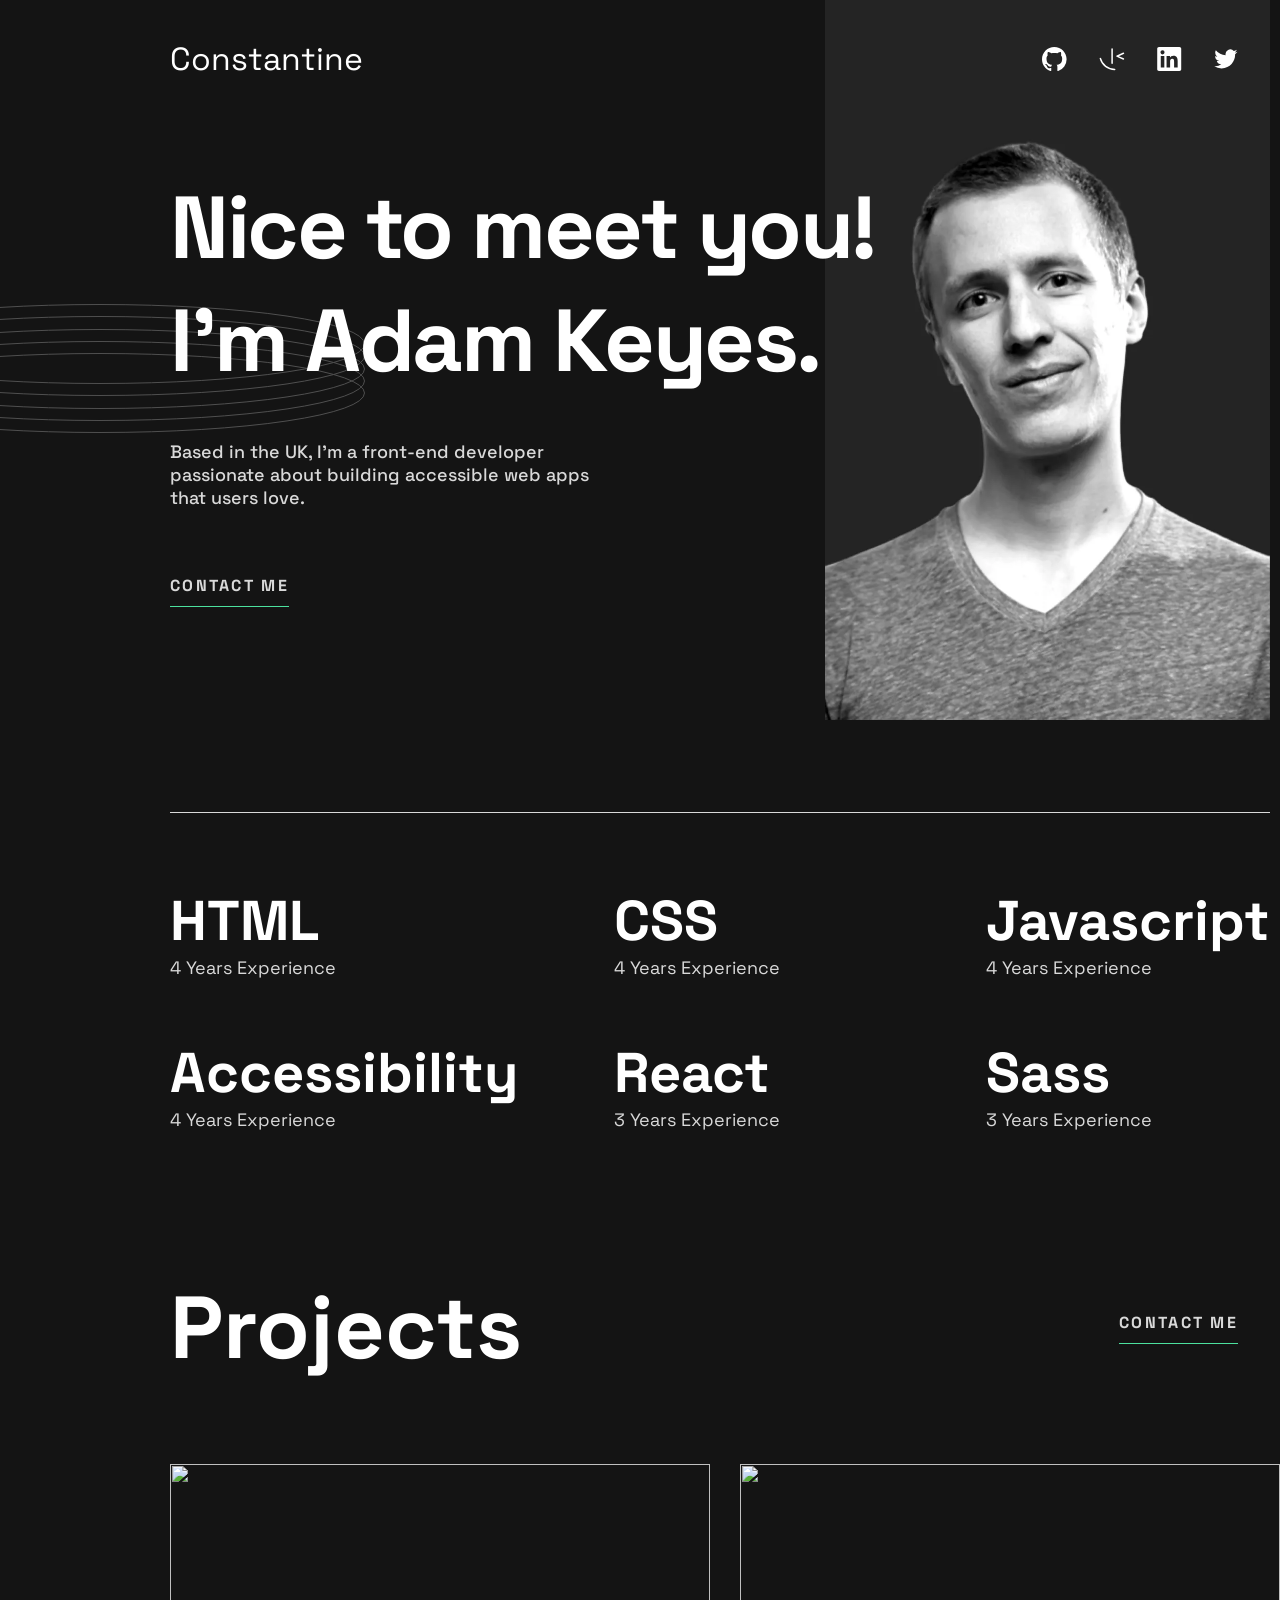
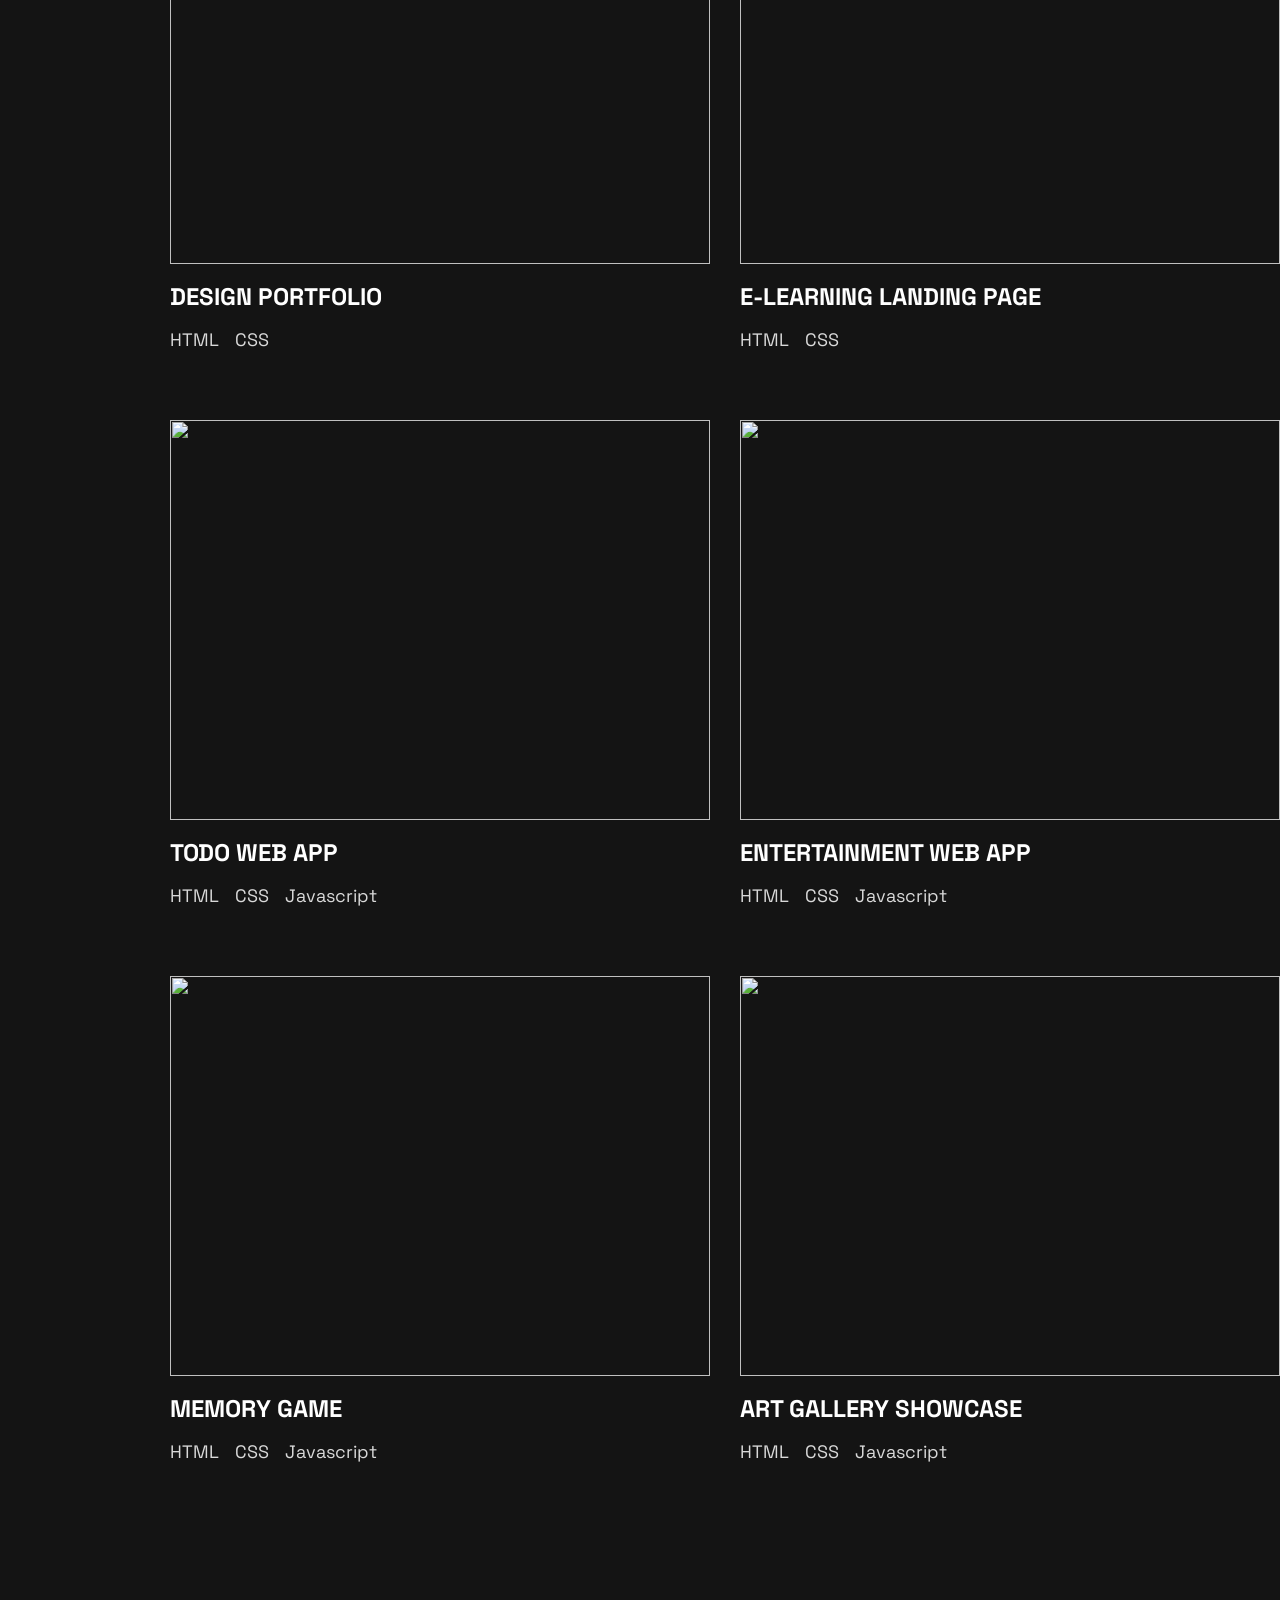
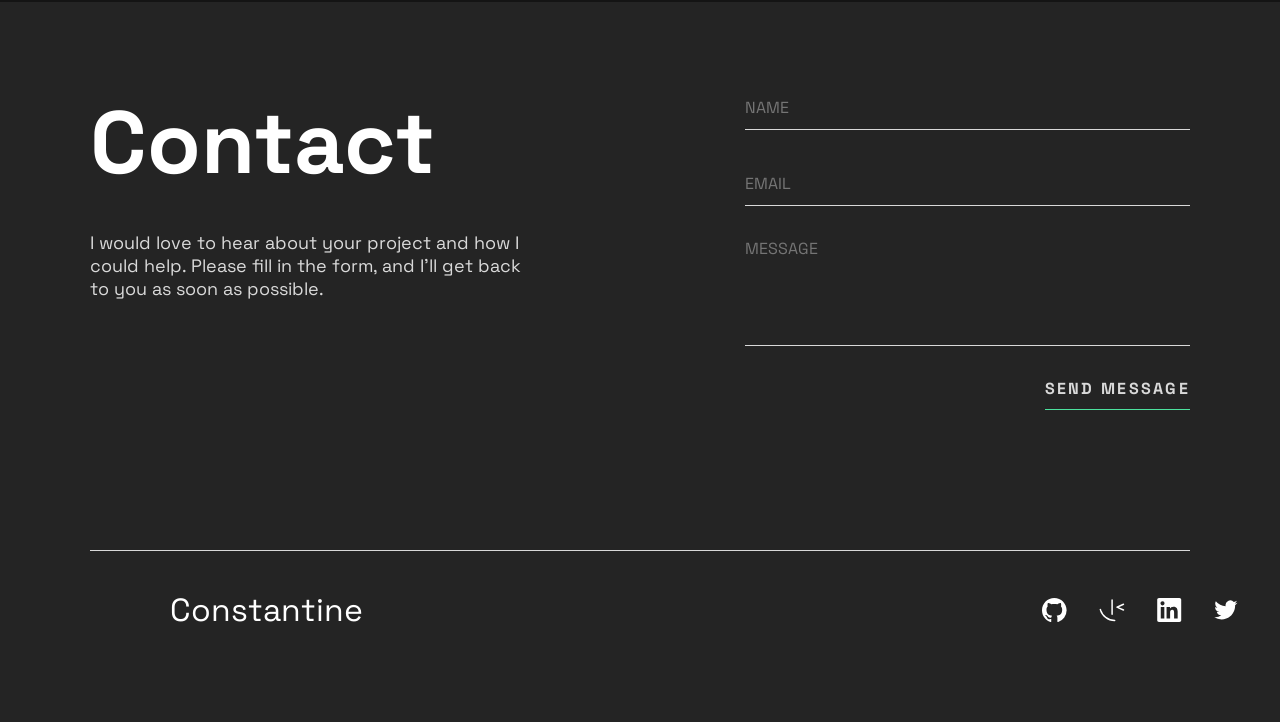
==== index.html @ 427c474b "Rename portfolio.html to index.html" ====
<!DOCTYPE html>
<html lang="en">
  <head>
    <meta charset="UTF-8" />
    <meta http-equiv="X-UA-Compatible" content="IE=edge" />
    <meta name="viewport" content="width=device-width, initial-scale=1.0" />
    <title>Document</title>
    <script src="portfolio.js" defer></script>
    <link rel="stylesheet" href="portfolio.css" />
  </head>
  <body>
    <header>
      <nav class="nav">
        <a href="#" class="nav__name text__color__1">Constantine</a>
        <a href="#">
          <svg xmlns="http://www.w3.org/2000/svg" width="25" height="24">
            <path
              fill="#FFF"
              fill-rule="evenodd"
              d="M12.304 0C5.506 0 0 5.506 0 12.304c0 5.444 3.522 10.042 8.413 11.672.615.108.845-.261.845-.584 0-.292-.015-1.261-.015-2.291-3.091.569-3.891-.754-4.137-1.446-.138-.354-.738-1.446-1.261-1.738-.43-.23-1.046-.8-.016-.815.97-.015 1.661.892 1.892 1.261 1.107 1.86 2.876 1.338 3.584 1.015.107-.8.43-1.338.784-1.646-2.738-.307-5.598-1.368-5.598-6.074 0-1.338.477-2.446 1.26-3.307-.122-.308-.553-1.569.124-3.26 0 0 1.03-.323 3.383 1.26.985-.276 2.03-.415 3.076-.415 1.046 0 2.092.139 3.076.416 2.353-1.6 3.384-1.261 3.384-1.261.676 1.691.246 2.952.123 3.26.784.861 1.26 1.953 1.26 3.307 0 4.721-2.875 5.767-5.613 6.074.446.385.83 1.123.83 2.277 0 1.645-.015 2.968-.015 3.383 0 .323.231.708.846.584a12.324 12.324 0 0 0 8.382-11.672C24.607 5.506 19.101 0 12.304 0Z"
            />
          </svg>
        </a>
        <a href="#" fill
          ><svg xmlns="http://www.w3.org/2000/svg" width="26" height="23">
            <path
              fill="#FFF"
              d="M13.084.23a.751.751 0 0 0-.736.75v14.267a.75.75 0 1 0 1.5 0V.98a.75.75 0 0 0-.763-.75ZM24.44 4.504a.752.752 0 0 0-.284.064l-6.44 2.875a.752.752 0 0 0 0 1.37l6.44 2.884a.75.75 0 0 0 .612-1.369L19.861 8.13l4.907-2.191a.753.753 0 0 0 .38-.99.752.752 0 0 0-.708-.444ZM1.371 9.663a.752.752 0 0 0-.74.938C2.41 17.447 8.603 22.23 15.685 22.23a.75.75 0 1 0 0-1.501A14.053 14.053 0 0 1 2.083 10.225a.75.75 0 0 0-.712-.561v-.001Z"
            /></svg
        ></a>
        <a href="#"
          ><svg xmlns="http://www.w3.org/2000/svg" width="25" height="24">
            <path
              fill="#FFF"
              fill-rule="evenodd"
              d="M5.551 3.304c-1.14 0-2.067.926-2.067 2.064 0 1.14.928 2.066 2.067 2.066a2.066 2.066 0 0 0 0-4.13ZM3.767 8.998v11.453h3.562L7.33 8.998H3.767Zm5.798 0V20.45l3.554.002.002-5.668c0-1.454.253-2.941 2.132-2.941 1.851 0 1.851 1.755 1.851 3.036v5.571l3.559-.001v-6.28c0-2.834-.517-5.457-4.27-5.457-1.763 0-2.916.997-3.368 1.85h-.05V8.997h-3.41ZM22.435 24H1.982c-.976 0-1.77-.777-1.77-1.732V1.731C.212.776 1.006 0 1.982 0h20.453c.98 0 1.777.776 1.777 1.73v20.538c0 .955-.797 1.732-1.777 1.732Z"
            /></svg
        ></a>
        <a href="#"
          ><svg xmlns="http://www.w3.org/2000/svg" width="24" height="20">
            <path
              fill="#FFF"
              d="M23.492 2.705a9.563 9.563 0 0 1-2.742.751 4.788 4.788 0 0 0 2.1-2.643 9.536 9.536 0 0 1-3.033 1.159 4.778 4.778 0 0 0-8.14 4.357 13.564 13.564 0 0 1-9.844-4.99 4.774 4.774 0 0 0-.646 2.4 4.778 4.778 0 0 0 2.124 3.977 4.765 4.765 0 0 1-2.163-.598v.061a4.778 4.778 0 0 0 3.832 4.684 4.812 4.812 0 0 1-2.158.082 4.78 4.78 0 0 0 4.462 3.316 9.584 9.584 0 0 1-5.932 2.045c-.38 0-.762-.022-1.14-.067a13.508 13.508 0 0 0 7.32 2.146c8.787 0 13.59-7.277 13.59-13.589 0-.205-.004-.412-.013-.617a9.71 9.71 0 0 0 2.381-2.471l.002-.003Z"
            /></svg
        ></a>
        <img src="images/image-profile-desktop.webp" alt="" class="photo" />
      </nav>
    </header>
    <main>
      <svg
        xmlns="http://www.w3.org/2000/svg"
        width="530"
        height="129"
        class="rings"
      >
        <g fill="none" fill-rule="evenodd" stroke="#FFF" opacity=".25">
          <ellipse cx="265" cy="40" rx="264.5" ry="39.5" />
          <ellipse cx="265" cy="52" rx="264.5" ry="39.5" />
          <ellipse cx="265" cy="65" rx="264.5" ry="39.5" />
          <ellipse cx="265" cy="77" rx="264.5" ry="39.5" />
          <ellipse cx="265" cy="89" rx="264.5" ry="39.5" />
        </g>
      </svg>

      <h1 class="text__color__1">Nice to meet you! I'm Adam Keyes.</h1>
      <p class="about__text text__color__2">
        Based in the UK, I’m a front-end developer passionate about building
        accessible web apps that users love.
      </p>
      <a href="#contact" class="contact__me text__color__2">CONTACT ME</a>
      <section class="skills">
        <div class="skills__name">
          <h3 class="text__color__1">HTML</h3>
          <p class="text__color__2">4 Years Experience</p>
        </div>
        <div class="skills__name">
          <h3 class="text__color__1">CSS</h3>
          <p class="text__color__2">4 Years Experience</p>
        </div>
        <div class="skills__name">
          <h3 class="text__color__1">Javascript</h3>
          <p class="text__color__2">4 Years Experience</p>
        </div>
        <div class="skills__name">
          <h3 class="text__color__1">Accessibility</h3>
          <p class="text__color__2">4 Years Experience</p>
        </div>
        <div class="skills__name">
          <h3 class="text__color__1">React</h3>
          <p class="text__color__2">3 Years Experience</p>
        </div>
        <div class="skills__name">
          <h3 class="text__color__1">Sass</h3>
          <p class="text__color__2">3 Years Experience</p>
        </div>
      </section>
      <div class="projects__heading">
        <h2 class="text__color__1">Projects</h2>
        <a href="#contact" class="contact__me text__color__2">CONTACT ME</a>
      </div>
      <section class="projects">
        <div class="projects__item projects__item_1">
          <div class="projects__item__img">
            <img src="images/thumbnail-project-1-large.webp" alt="" />
            <div class="projects__links__desktop">
              <a href="#" class="projects__links__style">VIEW PROJECT</a>
              <a href="#" class="projects__links__style">VIEW CODE</a>
            </div>
          </div>
          <h4 class="text__color__1">DESIGN PORTFOLIO</h4>
          <div class="projects__item--tech">
            <p class="text__color__2">HTML</p>
            <p class="text__color__2">CSS</p>
          </div>
          <div class="projects__links__mobile">
            <a href="" class="projects__links__style">VIEW PROJECT</a>
            <a href="" class="projects__links__style">VIEW CODE</a>
          </div>
        </div>
        <div class="projects__item">
          <div class="projects__item__img">
            <img src="images/thumbnail-project-2-large.webp" alt="" />
            <div class="projects__links__desktop">
              <a href="#" class="projects__links__style">VIEW PROJECT</a>
              <a href="#" class="projects__links__style">VIEW CODE</a>
            </div>
          </div>
          <h4 class="text__color__1">E-LEARNING LANDING PAGE</h4>
          <div class="projects__item--tech">
            <p class="text__color__2">HTML</p>
            <p class="text__color__2">CSS</p>
          </div>
        </div>
        <div class="projects__item">
          <div class="projects__item__img">
            <img src="images/thumbnail-project-3-large.webp" alt="" />
            <div class="projects__links__desktop">
              <a href="#" class="projects__links__style">VIEW PROJECT</a>
              <a href="#" class="projects__links__style">VIEW CODE</a>
            </div>
          </div>
          <h4 class="text__color__1">TODO WEB APP</h4>
          <div class="projects__item--tech">
            <p class="text__color__2">HTML</p>
            <p class="text__color__2">CSS</p>
            <p class="text__color__2">Javascript</p>
          </div>
        </div>
        <div class="projects__item">
          <div class="projects__item__img">
            <img src="images/thumbnail-project-4-large.webp" alt="" />
            <div class="projects__links__desktop">
              <a href="#" class="projects__links__style">VIEW PROJECT</a>
              <a href="#" class="projects__links__style">VIEW CODE</a>
            </div>
          </div>
          <h4 class="text__color__1">ENTERTAINMENT WEB APP</h4>
          <div class="projects__item--tech">
            <p class="text__color__2">HTML</p>
            <p class="text__color__2">CSS</p>
            <p class="text__color__2">Javascript</p>
          </div>
        </div>
        <div class="projects__item">
          <div class="projects__item__img">
            <img src="images/thumbnail-project-5-large.webp" alt="" />
            <div class="projects__links__desktop">
              <a href="#" class="projects__links__style">VIEW PROJECT</a>
              <a href="#" class="projects__links__style">VIEW CODE</a>
            </div>
          </div>
          <h4 class="text__color__1">MEMORY GAME</h4>
          <div class="projects__item--tech">
            <p class="text__color__2">HTML</p>
            <p class="text__color__2">CSS</p>
            <p class="text__color__2">Javascript</p>
          </div>
        </div>
        <div class="projects__item">
          <div class="projects__item__img">
            <img src="images/thumbnail-project-6-large.webp" alt="" />
            <div class="projects__links__desktop">
              <a href="#" class="projects__links__style">VIEW PROJECT</a>
              <a href="#" class="projects__links__style">VIEW CODE</a>
            </div>
          </div>
          <h4 class="text__color__1">ART GALLERY SHOWCASE</h4>
          <div class="projects__item--tech">
            <p class="text__color__2">HTML</p>
            <p class="text__color__2">CSS</p>
            <p class="text__color__2">Javascript</p>
          </div>
        </div>
      </section>
    </main>
    <footer>
      <form
        action="https://formsubmit.co/623fb1b7946021748e2464e725d5ae88"
        method="POST"
      >
        <div class="footer_text">
          <h2 class="text__color__1">Contact</h2>
          <p class="text__color__2">
            I would love to hear about your project and how I could help. Please
            fill in the form, and I’ll get back to you as soon as possible.
          </p>
        </div>
        <div class="form_fields" id="contact">
          <input type="text" placeholder="NAME" name="sender" />
          <input type="email" placeholder="EMAIL" name="sender_email" />
          <textarea
            name=""
            id=""
            placeholder="MESSAGE"
            name="sender_text"
          ></textarea>
          <button type="submit" class="contact__me text__color__2" id="submit">
            SEND MESSAGE
          </button>
        </div>
      </form>

      <nav class="nav">
        <a href="#" class="nav__name text__color__1">Constantine</a>
        <a href="#">
          <svg xmlns="http://www.w3.org/2000/svg" width="25" height="24">
            <path
              fill="#FFF"
              fill-rule="evenodd"
              d="M12.304 0C5.506 0 0 5.506 0 12.304c0 5.444 3.522 10.042 8.413 11.672.615.108.845-.261.845-.584 0-.292-.015-1.261-.015-2.291-3.091.569-3.891-.754-4.137-1.446-.138-.354-.738-1.446-1.261-1.738-.43-.23-1.046-.8-.016-.815.97-.015 1.661.892 1.892 1.261 1.107 1.86 2.876 1.338 3.584 1.015.107-.8.43-1.338.784-1.646-2.738-.307-5.598-1.368-5.598-6.074 0-1.338.477-2.446 1.26-3.307-.122-.308-.553-1.569.124-3.26 0 0 1.03-.323 3.383 1.26.985-.276 2.03-.415 3.076-.415 1.046 0 2.092.139 3.076.416 2.353-1.6 3.384-1.261 3.384-1.261.676 1.691.246 2.952.123 3.26.784.861 1.26 1.953 1.26 3.307 0 4.721-2.875 5.767-5.613 6.074.446.385.83 1.123.83 2.277 0 1.645-.015 2.968-.015 3.383 0 .323.231.708.846.584a12.324 12.324 0 0 0 8.382-11.672C24.607 5.506 19.101 0 12.304 0Z"
            />
          </svg>
        </a>
        <a href="#" fill
          ><svg xmlns="http://www.w3.org/2000/svg" width="26" height="23">
            <path
              fill="#FFF"
              d="M13.084.23a.751.751 0 0 0-.736.75v14.267a.75.75 0 1 0 1.5 0V.98a.75.75 0 0 0-.763-.75ZM24.44 4.504a.752.752 0 0 0-.284.064l-6.44 2.875a.752.752 0 0 0 0 1.37l6.44 2.884a.75.75 0 0 0 .612-1.369L19.861 8.13l4.907-2.191a.753.753 0 0 0 .38-.99.752.752 0 0 0-.708-.444ZM1.371 9.663a.752.752 0 0 0-.74.938C2.41 17.447 8.603 22.23 15.685 22.23a.75.75 0 1 0 0-1.501A14.053 14.053 0 0 1 2.083 10.225a.75.75 0 0 0-.712-.561v-.001Z"
            /></svg
        ></a>
        <a href="#"
          ><svg xmlns="http://www.w3.org/2000/svg" width="25" height="24">
            <path
              fill="#FFF"
              fill-rule="evenodd"
              d="M5.551 3.304c-1.14 0-2.067.926-2.067 2.064 0 1.14.928 2.066 2.067 2.066a2.066 2.066 0 0 0 0-4.13ZM3.767 8.998v11.453h3.562L7.33 8.998H3.767Zm5.798 0V20.45l3.554.002.002-5.668c0-1.454.253-2.941 2.132-2.941 1.851 0 1.851 1.755 1.851 3.036v5.571l3.559-.001v-6.28c0-2.834-.517-5.457-4.27-5.457-1.763 0-2.916.997-3.368 1.85h-.05V8.997h-3.41ZM22.435 24H1.982c-.976 0-1.77-.777-1.77-1.732V1.731C.212.776 1.006 0 1.982 0h20.453c.98 0 1.777.776 1.777 1.73v20.538c0 .955-.797 1.732-1.777 1.732Z"
            /></svg
        ></a>
        <a href="#"
          ><svg xmlns="http://www.w3.org/2000/svg" width="24" height="20">
            <path
              fill="#FFF"
              d="M23.492 2.705a9.563 9.563 0 0 1-2.742.751 4.788 4.788 0 0 0 2.1-2.643 9.536 9.536 0 0 1-3.033 1.159 4.778 4.778 0 0 0-8.14 4.357 13.564 13.564 0 0 1-9.844-4.99 4.774 4.774 0 0 0-.646 2.4 4.778 4.778 0 0 0 2.124 3.977 4.765 4.765 0 0 1-2.163-.598v.061a4.778 4.778 0 0 0 3.832 4.684 4.812 4.812 0 0 1-2.158.082 4.78 4.78 0 0 0 4.462 3.316 9.584 9.584 0 0 1-5.932 2.045c-.38 0-.762-.022-1.14-.067a13.508 13.508 0 0 0 7.32 2.146c8.787 0 13.59-7.277 13.59-13.589 0-.205-.004-.412-.013-.617a9.71 9.71 0 0 0 2.381-2.471l.002-.003Z"
            /></svg
        ></a>
      </nav>
    </footer>
  </body>
</html>
---- portfolio.css ----
@import url("https://fonts.googleapis.com/css2?family=Space+Grotesk:wght@400;500;600;700&display=swap");

* {
  margin: 0;
  padding: 0;
  box-sizing: border-box;
  font-family: "Space Grotesk", sans-serif;
}

:root {
  --Black: hsl(0, 0%, 8%);
  --DarkGray: hsl(0, 0%, 14%);
  --Green: hsl(153, 71%, 59%);
  --Gray: hsl(0, 0%, 85%);
  --White: hsl(0, 0%, 100%);
  --FS-XXL: 5.5rem;
  --FS-XL: 3.5rem;
  --FS-L: 2rem;
  --FS-M: 1.5rem;
  --FS-S: 1.125rem;
  --FS-XS: 1rem;
  --width-: 90rem;
}

html {
  background: var(--Black);
  width: 100%;
}

main,
nav {
  padding: 0 10.625rem;
  width: var(--width-);
  margin: auto;
  position: relative;
}

a {
  text-decoration: none;
  margin-right: 2rem;
  scroll-behavior: smooth;
}

.nav {
  display: flex;
  padding-top: 2.4375rem;
  align-items: center;
  justify-items: center;
  padding-bottom: 5.75rem;
}
.nav__name {
  flex: 1 1 100%;
  font-size: var(--FS-L);
}

.text__color__1 {
  color: var(--White);
}

.text__color__2 {
  color: var(--Gray);
  font-size: var(--FS-S);
}

.photo {
  width: 27.8125rem;
  display: inline;
  z-index: -1;
  position: absolute;
  top: 0;
  right: 10.625rem;
}

svg {
  transition: 300ms ease-in-out;
  display: block;
}
nav svg:hover > path {
  fill: var(--Green);
}
h1 {
  font-size: var(--FS-XXL);
  width: 44.25rem;
  letter-spacing: -0.15625rem;
}

.about__text {
  font-weight: 500;
  width: 27.8125rem;
  margin-bottom: 4.125rem;
  margin-top: 2.6875rem;
}
.rings {
  position: absolute;
  top: 8.3125rem;
  left: -10.3125rem;
  z-index: 0;
}
.contact__me {
  font-size: var(--FS-XS);
  letter-spacing: 0.143125rem;
  font-weight: 700;
  padding-bottom: 0.625rem;
  border-bottom: 1px solid var(--Green);
  cursor: pointer;
}

.skills {
  display: grid;
  grid-template-columns: repeat(3, 1fr);
  column-gap: 5.9375rem;
  row-gap: 3.625rem;
  margin-top: 13.5rem;
  padding-top: 4.5rem;
  border-top: 1px solid var(--Gray);
}

h3 {
  font-size: var(--FS-XL);
  font-weight: 700;
}

.projects {
  display: grid;
  grid-template-columns: 1fr 1fr;
  column-gap: 1.875rem;
  row-gap: 4.3125rem;
  margin-bottom: 8.6875rem;
}
.projects__item {
  display: flex;
  flex-direction: column;
  height: 30.4375rem;
  width: 33.75rem;
  justify-content: space-between;
  position: relative;
}
.projects__item__img {
  position: relative;
  width: 33.75rem;
  height: 25rem;
}
.projects__item__img img {
  width: 33.75rem;
  height: 25rem;
}
.projects__heading {
  display: flex;
  justify-content: space-between;
  align-items: center;
  margin-bottom: 5rem;
  margin-top: 8.75rem;
}
h2 {
  font-size: var(--FS-XXL);
  font-weight: 700;
}
.projects__item--tech {
  display: flex;
  gap: 1rem;
}

h4 {
  font-size: var(--FS-M);
}

.projects__item {
  position: relative;
  cursor: pointer;
}

.projects__item::before {
  content: "";
  position: absolute;
  width: 102%;
  height: 101%;
  background: var(--Black);
  opacity: 0;
  top: 50%;
  left: 50%;
  transform: translate(-50%, -50%);
  transition: 300ms ease-in-out;
  z-index: 1;
}

.projects__item:hover::before {
  opacity: 0.75;
}
.projects__item:hover .projects__links__desktop {
  opacity: 1;
}

.projects__item a {
  width: max-content;
  display: inline;
  margin-top: 1.25rem;
}

.projects__links__style {
  font-size: var(--FS-XS);
  color: var(--White);
  padding-bottom: 0.625rem;
  border-bottom: 2px solid var(--Green);
}
.projects__links__desktop {
  left: 50%;
  top: 50%;
  display: flex;
  flex-direction: column;
  align-items: center;
  position: absolute;
  transform: translate(-50%, -50%);
  z-index: 3;
  opacity: 0;
  transition: opacity 300ms ease-in-out;
}

.projects__links__mobile {
  display: none;
}

/* FOOTER  */

footer {
  background-color: var(--DarkGray);
  padding-top: 5.25rem;
  width: 100%;
  margin: auto;
}
form {
  display: flex;
  width: 68.75rem;
  justify-content: space-between;
  padding-bottom: 8.75rem;
  border-bottom: 1px solid var(--Gray);
  margin: auto;
}
form h2 {
  margin-bottom: 2rem;
}
.form_fields {
  display: flex;
  flex-direction: column;
  width: 27.8125rem;
  gap: 2rem;
}
.footer_text {
  width: 27.8125rem;
}

button {
  all: unset;
  border-bottom: 1px solid var(--Gray);
  width: max-content;
  cursor: pointer;
  align-self: flex-end;
}

input {
  display: block;
  all: unset;
  border-bottom: 1px solid var(--Gray);
  height: 2.6875rem;
}

textarea {
  all: unset;
  border-bottom: 1px solid var(--Gray);
  height: 6.6875rem;
}
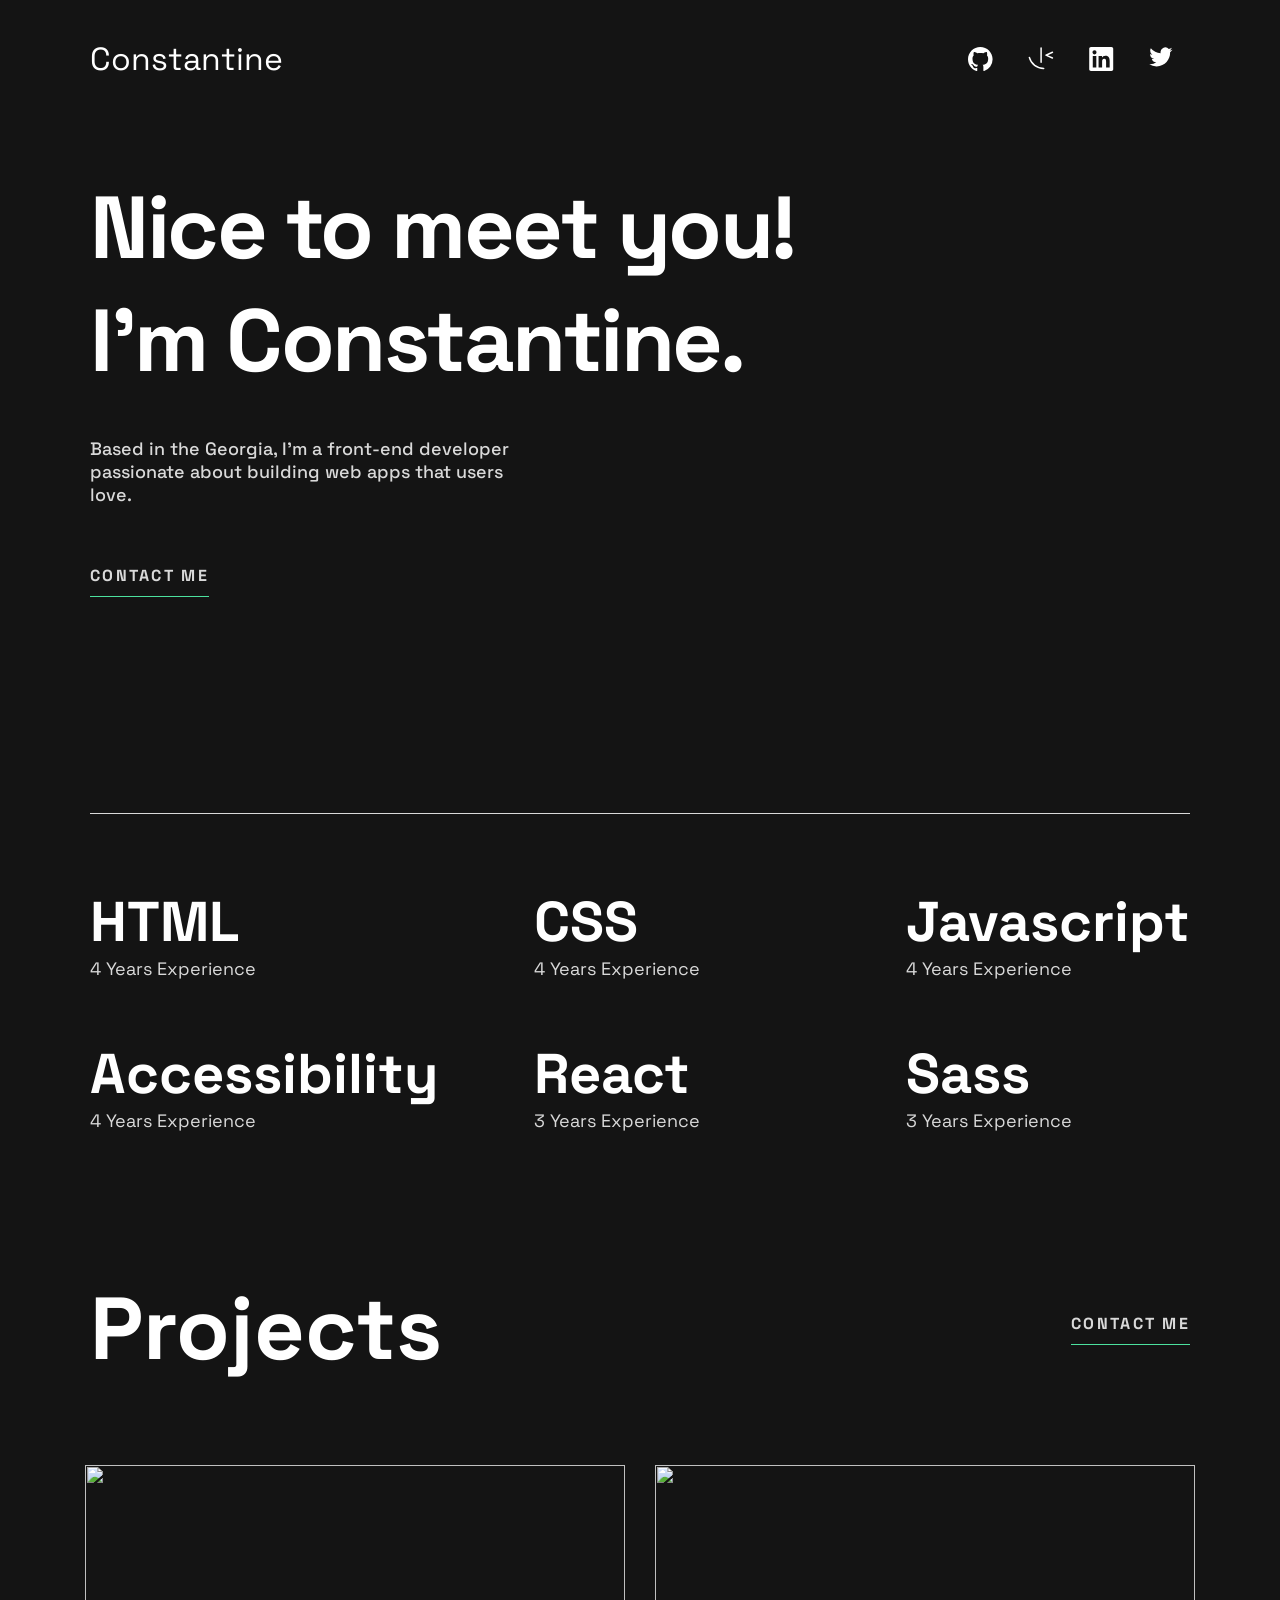
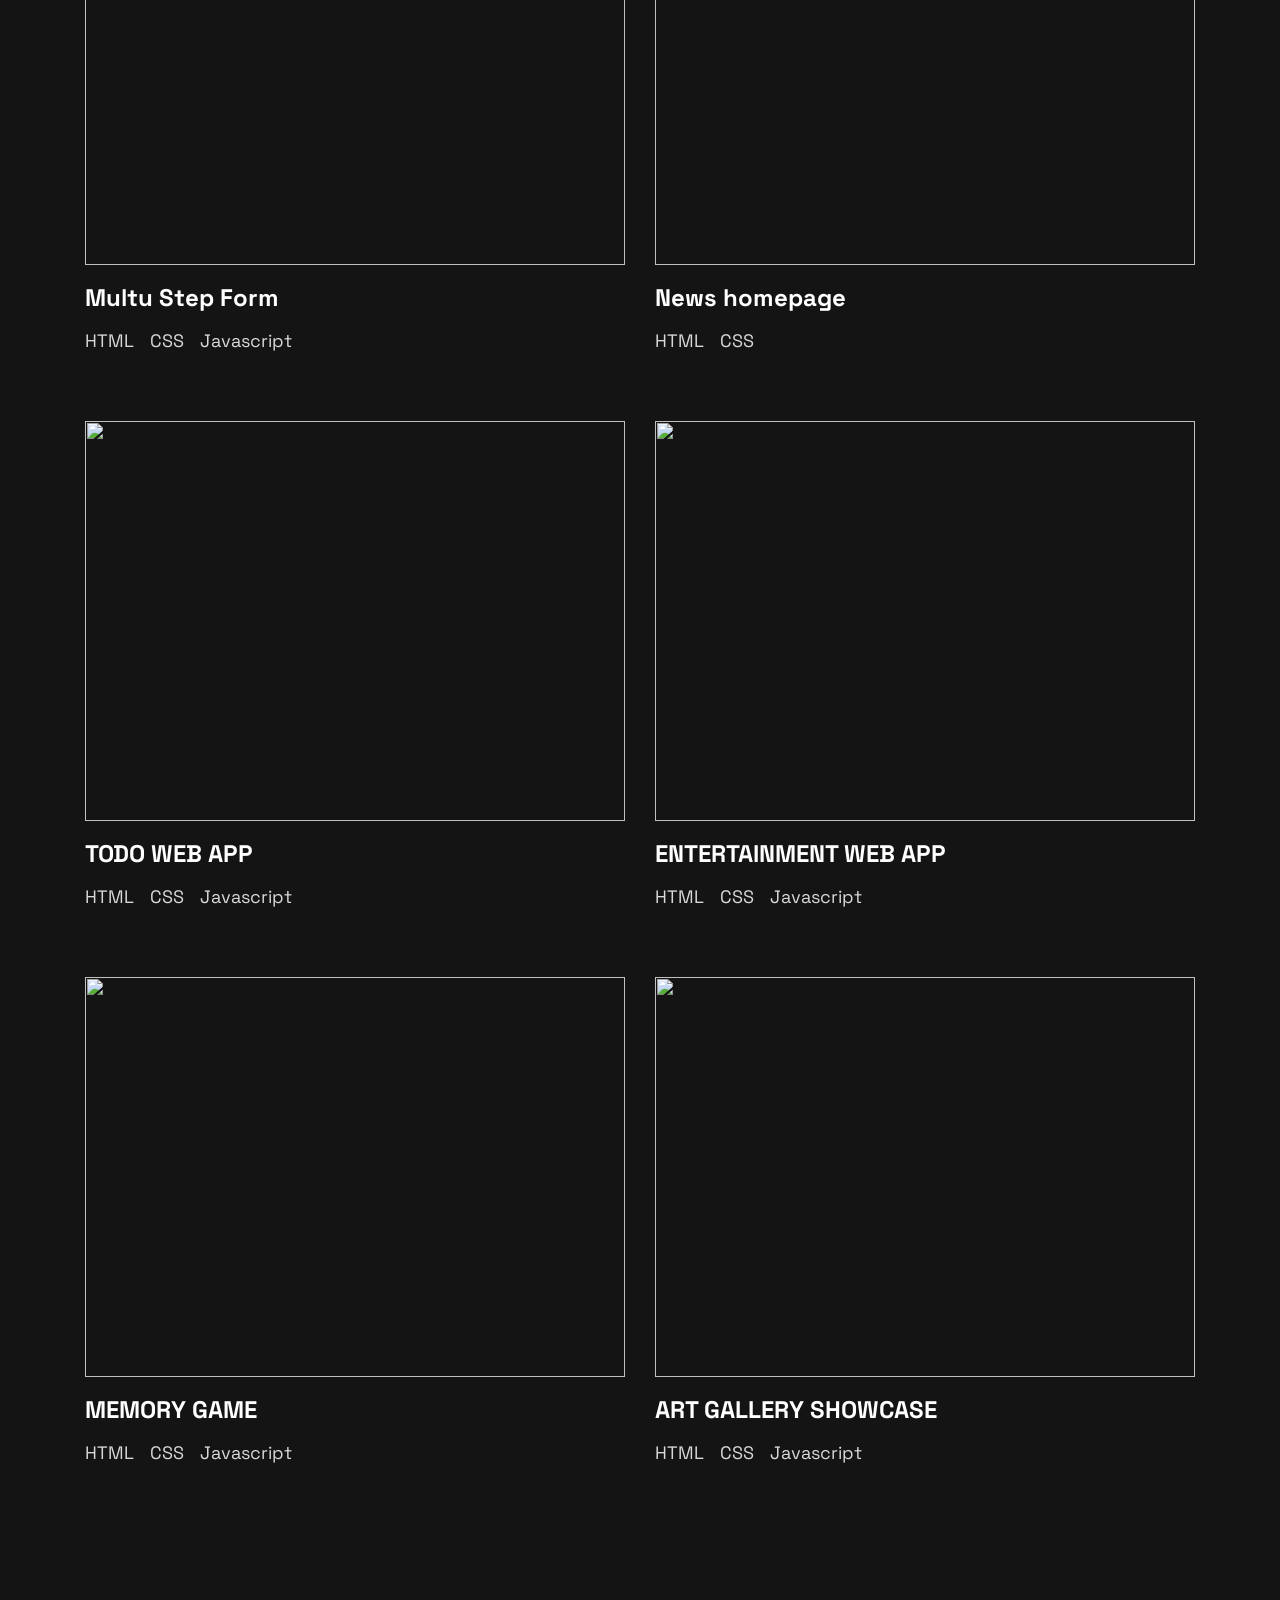
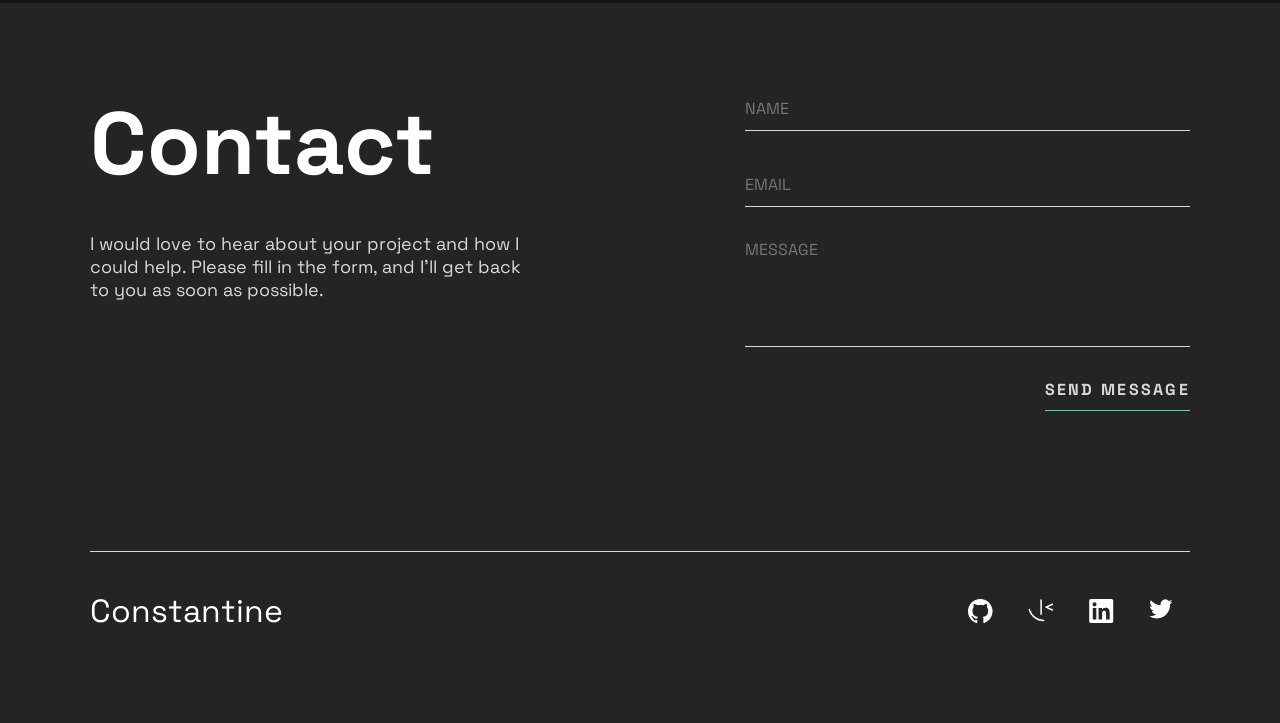
==== commit 1a2676df: "fix responsive" ====
--- a/index.html
+++ b/index.html
@@ -12,47 +12,44 @@
     <header>
       <nav class="nav">
         <a href="#" class="nav__name text__color__1">Constantine</a>
-        <a href="#">
-          <svg xmlns="http://www.w3.org/2000/svg" width="25" height="24">
-            <path
-              fill="#FFF"
-              fill-rule="evenodd"
-              d="M12.304 0C5.506 0 0 5.506 0 12.304c0 5.444 3.522 10.042 8.413 11.672.615.108.845-.261.845-.584 0-.292-.015-1.261-.015-2.291-3.091.569-3.891-.754-4.137-1.446-.138-.354-.738-1.446-1.261-1.738-.43-.23-1.046-.8-.016-.815.97-.015 1.661.892 1.892 1.261 1.107 1.86 2.876 1.338 3.584 1.015.107-.8.43-1.338.784-1.646-2.738-.307-5.598-1.368-5.598-6.074 0-1.338.477-2.446 1.26-3.307-.122-.308-.553-1.569.124-3.26 0 0 1.03-.323 3.383 1.26.985-.276 2.03-.415 3.076-.415 1.046 0 2.092.139 3.076.416 2.353-1.6 3.384-1.261 3.384-1.261.676 1.691.246 2.952.123 3.26.784.861 1.26 1.953 1.26 3.307 0 4.721-2.875 5.767-5.613 6.074.446.385.83 1.123.83 2.277 0 1.645-.015 2.968-.015 3.383 0 .323.231.708.846.584a12.324 12.324 0 0 0 8.382-11.672C24.607 5.506 19.101 0 12.304 0Z"
-            />
-          </svg>
-        </a>
-        <a href="#" fill
-          ><svg xmlns="http://www.w3.org/2000/svg" width="26" height="23">
-            <path
-              fill="#FFF"
-              d="M13.084.23a.751.751 0 0 0-.736.75v14.267a.75.75 0 1 0 1.5 0V.98a.75.75 0 0 0-.763-.75ZM24.44 4.504a.752.752 0 0 0-.284.064l-6.44 2.875a.752.752 0 0 0 0 1.37l6.44 2.884a.75.75 0 0 0 .612-1.369L19.861 8.13l4.907-2.191a.753.753 0 0 0 .38-.99.752.752 0 0 0-.708-.444ZM1.371 9.663a.752.752 0 0 0-.74.938C2.41 17.447 8.603 22.23 15.685 22.23a.75.75 0 1 0 0-1.501A14.053 14.053 0 0 1 2.083 10.225a.75.75 0 0 0-.712-.561v-.001Z"
-            /></svg
-        ></a>
-        <a href="#"
-          ><svg xmlns="http://www.w3.org/2000/svg" width="25" height="24">
-            <path
-              fill="#FFF"
-              fill-rule="evenodd"
-              d="M5.551 3.304c-1.14 0-2.067.926-2.067 2.064 0 1.14.928 2.066 2.067 2.066a2.066 2.066 0 0 0 0-4.13ZM3.767 8.998v11.453h3.562L7.33 8.998H3.767Zm5.798 0V20.45l3.554.002.002-5.668c0-1.454.253-2.941 2.132-2.941 1.851 0 1.851 1.755 1.851 3.036v5.571l3.559-.001v-6.28c0-2.834-.517-5.457-4.27-5.457-1.763 0-2.916.997-3.368 1.85h-.05V8.997h-3.41ZM22.435 24H1.982c-.976 0-1.77-.777-1.77-1.732V1.731C.212.776 1.006 0 1.982 0h20.453c.98 0 1.777.776 1.777 1.73v20.538c0 .955-.797 1.732-1.777 1.732Z"
-            /></svg
-        ></a>
-        <a href="#"
-          ><svg xmlns="http://www.w3.org/2000/svg" width="24" height="20">
-            <path
-              fill="#FFF"
-              d="M23.492 2.705a9.563 9.563 0 0 1-2.742.751 4.788 4.788 0 0 0 2.1-2.643 9.536 9.536 0 0 1-3.033 1.159 4.778 4.778 0 0 0-8.14 4.357 13.564 13.564 0 0 1-9.844-4.99 4.774 4.774 0 0 0-.646 2.4 4.778 4.778 0 0 0 2.124 3.977 4.765 4.765 0 0 1-2.163-.598v.061a4.778 4.778 0 0 0 3.832 4.684 4.812 4.812 0 0 1-2.158.082 4.78 4.78 0 0 0 4.462 3.316 9.584 9.584 0 0 1-5.932 2.045c-.38 0-.762-.022-1.14-.067a13.508 13.508 0 0 0 7.32 2.146c8.787 0 13.59-7.277 13.59-13.589 0-.205-.004-.412-.013-.617a9.71 9.71 0 0 0 2.381-2.471l.002-.003Z"
-            /></svg
-        ></a>
-        <img src="images/image-profile-desktop.webp" alt="" class="photo" />
+        <div class="socials">
+          <a href="#">
+            <svg xmlns="http://www.w3.org/2000/svg" width="25" height="24">
+              <path
+                fill="#FFF"
+                fill-rule="evenodd"
+                d="M12.304 0C5.506 0 0 5.506 0 12.304c0 5.444 3.522 10.042 8.413 11.672.615.108.845-.261.845-.584 0-.292-.015-1.261-.015-2.291-3.091.569-3.891-.754-4.137-1.446-.138-.354-.738-1.446-1.261-1.738-.43-.23-1.046-.8-.016-.815.97-.015 1.661.892 1.892 1.261 1.107 1.86 2.876 1.338 3.584 1.015.107-.8.43-1.338.784-1.646-2.738-.307-5.598-1.368-5.598-6.074 0-1.338.477-2.446 1.26-3.307-.122-.308-.553-1.569.124-3.26 0 0 1.03-.323 3.383 1.26.985-.276 2.03-.415 3.076-.415 1.046 0 2.092.139 3.076.416 2.353-1.6 3.384-1.261 3.384-1.261.676 1.691.246 2.952.123 3.26.784.861 1.26 1.953 1.26 3.307 0 4.721-2.875 5.767-5.613 6.074.446.385.83 1.123.83 2.277 0 1.645-.015 2.968-.015 3.383 0 .323.231.708.846.584a12.324 12.324 0 0 0 8.382-11.672C24.607 5.506 19.101 0 12.304 0Z"
+              />
+            </svg>
+          </a>
+          <a href="#" fill
+            ><svg xmlns="http://www.w3.org/2000/svg" width="26" height="23">
+              <path
+                fill="#FFF"
+                d="M13.084.23a.751.751 0 0 0-.736.75v14.267a.75.75 0 1 0 1.5 0V.98a.75.75 0 0 0-.763-.75ZM24.44 4.504a.752.752 0 0 0-.284.064l-6.44 2.875a.752.752 0 0 0 0 1.37l6.44 2.884a.75.75 0 0 0 .612-1.369L19.861 8.13l4.907-2.191a.753.753 0 0 0 .38-.99.752.752 0 0 0-.708-.444ZM1.371 9.663a.752.752 0 0 0-.74.938C2.41 17.447 8.603 22.23 15.685 22.23a.75.75 0 1 0 0-1.501A14.053 14.053 0 0 1 2.083 10.225a.75.75 0 0 0-.712-.561v-.001Z"
+              /></svg
+          ></a>
+          <a href="#"
+            ><svg xmlns="http://www.w3.org/2000/svg" width="25" height="24">
+              <path
+                fill="#FFF"
+                fill-rule="evenodd"
+                d="M5.551 3.304c-1.14 0-2.067.926-2.067 2.064 0 1.14.928 2.066 2.067 2.066a2.066 2.066 0 0 0 0-4.13ZM3.767 8.998v11.453h3.562L7.33 8.998H3.767Zm5.798 0V20.45l3.554.002.002-5.668c0-1.454.253-2.941 2.132-2.941 1.851 0 1.851 1.755 1.851 3.036v5.571l3.559-.001v-6.28c0-2.834-.517-5.457-4.27-5.457-1.763 0-2.916.997-3.368 1.85h-.05V8.997h-3.41ZM22.435 24H1.982c-.976 0-1.77-.777-1.77-1.732V1.731C.212.776 1.006 0 1.982 0h20.453c.98 0 1.777.776 1.777 1.73v20.538c0 .955-.797 1.732-1.777 1.732Z"
+              /></svg
+          ></a>
+          <a href="#"
+            ><svg xmlns="http://www.w3.org/2000/svg" width="24" height="20">
+              <path
+                fill="#FFF"
+                d="M23.492 2.705a9.563 9.563 0 0 1-2.742.751 4.788 4.788 0 0 0 2.1-2.643 9.536 9.536 0 0 1-3.033 1.159 4.778 4.778 0 0 0-8.14 4.357 13.564 13.564 0 0 1-9.844-4.99 4.774 4.774 0 0 0-.646 2.4 4.778 4.778 0 0 0 2.124 3.977 4.765 4.765 0 0 1-2.163-.598v.061a4.778 4.778 0 0 0 3.832 4.684 4.812 4.812 0 0 1-2.158.082 4.78 4.78 0 0 0 4.462 3.316 9.584 9.584 0 0 1-5.932 2.045c-.38 0-.762-.022-1.14-.067a13.508 13.508 0 0 0 7.32 2.146c8.787 0 13.59-7.277 13.59-13.589 0-.205-.004-.412-.013-.617a9.71 9.71 0 0 0 2.381-2.471l.002-.003Z"
+              /></svg
+          ></a>
+        </div>
+        <img src="images/me.jpg" alt="" class="photo" />
       </nav>
     </header>
     <main>
-      <svg
-        xmlns="http://www.w3.org/2000/svg"
-        width="530"
-        height="129"
-        class="rings"
-      >
+   
         <g fill="none" fill-rule="evenodd" stroke="#FFF" opacity=".25">
           <ellipse cx="265" cy="40" rx="264.5" ry="39.5" />
           <ellipse cx="265" cy="52" rx="264.5" ry="39.5" />
@@ -62,10 +59,10 @@
         </g>
       </svg>
 
-      <h1 class="text__color__1">Nice to meet you! I'm Adam Keyes.</h1>
-      <p class="about__text text__color__2">
-        Based in the UK, I’m a front-end developer passionate about building
-        accessible web apps that users love.
+      <h1 class="text__color__1">Nice to meet you! I'm Constantine.</h1>
+      <p class="about__text text__color__2 mobile__view">
+        Based in the Georgia, I’m a front-end developer passionate about building
+        web apps that users love.
       </p>
       <a href="#contact" class="contact__me text__color__2">CONTACT ME</a>
       <section class="skills">
@@ -101,34 +98,40 @@
       <section class="projects">
         <div class="projects__item projects__item_1">
           <div class="projects__item__img">
-            <img src="images/thumbnail-project-1-large.webp" alt="" />
-            <div class="projects__links__desktop">
-              <a href="#" class="projects__links__style">VIEW PROJECT</a>
-              <a href="#" class="projects__links__style">VIEW CODE</a>
-            </div>
-          </div>
-          <h4 class="text__color__1">DESIGN PORTFOLIO</h4>
-          <div class="projects__item--tech">
-            <p class="text__color__2">HTML</p>
-            <p class="text__color__2">CSS</p>
-          </div>
-          <div class="projects__links__mobile">
-            <a href="" class="projects__links__style">VIEW PROJECT</a>
-            <a href="" class="projects__links__style">VIEW CODE</a>
-          </div>
-        </div>
-        <div class="projects__item">
-          <div class="projects__item__img">
-            <img src="images/thumbnail-project-2-large.webp" alt="" />
-            <div class="projects__links__desktop">
-              <a href="#" class="projects__links__style">VIEW PROJECT</a>
-              <a href="#" class="projects__links__style">VIEW CODE</a>
-            </div>
-          </div>
-          <h4 class="text__color__1">E-LEARNING LANDING PAGE</h4>
-          <div class="projects__item--tech">
-            <p class="text__color__2">HTML</p>
-            <p class="text__color__2">CSS</p>
+            <img src="images/multi step.JPG" alt="" />
+            <div class="projects__links__desktop">
+              <a target="_blank" href="https://constantlne.github.io/multi-step-form/" class="projects__links__style">VIEW PROJECT</a>
+              <a target="_blank" href="https://github.com/CONSTANTlNE/multi-step-form" class="projects__links__style">VIEW CODE</a>
+            </div>
+          </div>
+          <h4 class="text__color__1">Multu Step Form</h4>
+          <div class="projects__item--tech">
+            <p class="text__color__2">HTML</p>
+            <p class="text__color__2">CSS</p>
+            <p class="text__color__2">Javascript</p>
+
+          </div>
+          <div class="projects__links__mobile">
+            <a href="https://constantlne.github.io/multi-step-form/" class="projects__links__style" target="_blank">VIEW PROJECT</a>
+            <a target="_blank" href="https://github.com/CONSTANTlNE/multi-step-form" class="projects__links__style">VIEW CODE</a>
+          </div>
+        </div>
+        <div class="projects__item">
+          <div class="projects__item__img">
+            <img  src="images/news_homepage.JPG" alt="" />
+            <div class="projects__links__desktop">
+              <a target="_blank" href="https://constantlne.github.io/Frontendmentor-news-homepage/" class="projects__links__style">VIEW PROJECT</a>
+              <a target="_blank" href="https://github.com/CONSTANTlNE/Frontendmentor-news-homepage" class="projects__links__style">VIEW CODE</a>
+            </div>
+          </div>
+          <h4 class="text__color__1">News homepage</h4>
+          <div class="projects__item--tech">
+            <p class="text__color__2">HTML</p>
+            <p class="text__color__2">CSS</p>
+          </div>
+          <div class="projects__links__mobile">
+            <a target="_blank" href="https://constantlne.github.io/Frontendmentor-news-homepage/" target="_blank" class="projects__links__style">VIEW PROJECT</a>
+            <a target="_blank" href="https://github.com/CONSTANTlNE/Frontendmentor-news-homepage" class="projects__links__style">VIEW CODE</a>
           </div>
         </div>
         <div class="projects__item">
@@ -145,6 +148,10 @@
             <p class="text__color__2">CSS</p>
             <p class="text__color__2">Javascript</p>
           </div>
+          <div class="projects__links__mobile">
+            <a href="" class="projects__links__style">VIEW PROJECT</a>
+            <a href="" class="projects__links__style">VIEW CODE</a>
+          </div>
         </div>
         <div class="projects__item">
           <div class="projects__item__img">
@@ -160,6 +167,10 @@
             <p class="text__color__2">CSS</p>
             <p class="text__color__2">Javascript</p>
           </div>
+          <div class="projects__links__mobile">
+            <a href="" class="projects__links__style">VIEW PROJECT</a>
+            <a href="" class="projects__links__style">VIEW CODE</a>
+          </div>
         </div>
         <div class="projects__item">
           <div class="projects__item__img">
@@ -175,6 +186,10 @@
             <p class="text__color__2">CSS</p>
             <p class="text__color__2">Javascript</p>
           </div>
+          <div class="projects__links__mobile">
+            <a href="" class="projects__links__style">VIEW PROJECT</a>
+            <a href="" class="projects__links__style">VIEW CODE</a>
+          </div>
         </div>
         <div class="projects__item">
           <div class="projects__item__img">
@@ -189,6 +204,10 @@
             <p class="text__color__2">HTML</p>
             <p class="text__color__2">CSS</p>
             <p class="text__color__2">Javascript</p>
+          </div>
+          <div class="projects__links__mobile">
+            <a href="" class="projects__links__style">VIEW PROJECT</a>
+            <a href="" class="projects__links__style">VIEW CODE</a>
           </div>
         </div>
       </section>
@@ -198,23 +217,17 @@
         action="https://formsubmit.co/623fb1b7946021748e2464e725d5ae88"
         method="POST"
       >
-        <div class="footer_text">
+        <div class="footer_text mobile__view">
           <h2 class="text__color__1">Contact</h2>
           <p class="text__color__2">
             I would love to hear about your project and how I could help. Please
             fill in the form, and I’ll get back to you as soon as possible.
           </p>
         </div>
-        <div class="form_fields" id="contact">
+        <div class="form_fields mobile__view" id="contact">
           <input type="text" placeholder="NAME" name="sender" />
           <input type="email" placeholder="EMAIL" name="sender_email" />
-          <textarea
-            name=""
-            id=""
-            placeholder="MESSAGE"
-            name="sender_text"
-          ></textarea>
-          <button type="submit" class="contact__me text__color__2" id="submit">
+          <textarea id="" placeholder="MESSAGE" name="sender_text"></textarea><button type="submit" class="contact__me text__color__2" id="submit">
             SEND MESSAGE
           </button>
         </div>
@@ -223,6 +236,7 @@
       <nav class="nav">
         <a href="#" class="nav__name text__color__1">Constantine</a>
         <a href="#">
+          <div class="socials">
           <svg xmlns="http://www.w3.org/2000/svg" width="25" height="24">
             <path
               fill="#FFF"
@@ -253,6 +267,7 @@
               d="M23.492 2.705a9.563 9.563 0 0 1-2.742.751 4.788 4.788 0 0 0 2.1-2.643 9.536 9.536 0 0 1-3.033 1.159 4.778 4.778 0 0 0-8.14 4.357 13.564 13.564 0 0 1-9.844-4.99 4.774 4.774 0 0 0-.646 2.4 4.778 4.778 0 0 0 2.124 3.977 4.765 4.765 0 0 1-2.163-.598v.061a4.778 4.778 0 0 0 3.832 4.684 4.812 4.812 0 0 1-2.158.082 4.78 4.78 0 0 0 4.462 3.316 9.584 9.584 0 0 1-5.932 2.045c-.38 0-.762-.022-1.14-.067a13.508 13.508 0 0 0 7.32 2.146c8.787 0 13.59-7.277 13.59-13.589 0-.205-.004-.412-.013-.617a9.71 9.71 0 0 0 2.381-2.471l.002-.003Z"
             /></svg
         ></a>
+        </div>
       </nav>
     </footer>
   </body>
--- a/portfolio.css
+++ b/portfolio.css
@@ -19,37 +19,45 @@
   --FS-M: 1.5rem;
   --FS-S: 1.125rem;
   --FS-XS: 1rem;
-  --width-: 90rem;
+  /* --width-: 68.75rem; */
 }
 
 html {
   background: var(--Black);
+  width: 100vw;
+}
+
+body {
   width: 100%;
 }
 
 main,
 nav {
-  padding: 0 10.625rem;
-  width: var(--width-);
+  padding: 0 clamp(0rem, 0%, 10.625rem);
+  width: 68.75rem;
   margin: auto;
   position: relative;
 }
 
 a {
   text-decoration: none;
-  margin-right: 2rem;
   scroll-behavior: smooth;
 }
-
+.socials {
+  width: 15rem;
+  display: flex;
+  justify-content: space-around;
+}
 .nav {
   display: flex;
   padding-top: 2.4375rem;
   align-items: center;
   justify-items: center;
+  justify-content: space-between;
   padding-bottom: 5.75rem;
 }
+
 .nav__name {
-  flex: 1 1 100%;
   font-size: var(--FS-L);
 }
 
@@ -63,12 +71,13 @@
 }
 
 .photo {
-  width: 27.8125rem;
+  height: 37.5rem;
   display: inline;
   z-index: -1;
   position: absolute;
   top: 0;
-  right: 10.625rem;
+  right: clamp(0rem, 0%, 10.625rem);
+  border-radius: 3.5rem;
 }
 
 svg {
@@ -79,16 +88,17 @@
   fill: var(--Green);
 }
 h1 {
-  font-size: var(--FS-XXL);
-  width: 44.25rem;
+  font-size: clamp(var(--FS-L), var(--FS-XXL), var(--FS-XXL));
+  width: clamp(10rem, 44.25rem, 44.25rem);
   letter-spacing: -0.15625rem;
 }
 
 .about__text {
+  display: inline-block;
   font-weight: 500;
   width: 27.8125rem;
-  margin-bottom: 4.125rem;
-  margin-top: 2.6875rem;
+  margin-bottom: 3.7rem;
+  margin-top: 2.5rem;
 }
 .rings {
   position: absolute;
@@ -97,12 +107,14 @@
   z-index: 0;
 }
 .contact__me {
+  display: block;
   font-size: var(--FS-XS);
   letter-spacing: 0.143125rem;
   font-weight: 700;
   padding-bottom: 0.625rem;
   border-bottom: 1px solid var(--Green);
   cursor: pointer;
+  width: max-content;
 }
 
 .skills {
@@ -125,7 +137,9 @@
   grid-template-columns: 1fr 1fr;
   column-gap: 1.875rem;
   row-gap: 4.3125rem;
+  margin: auto;
   margin-bottom: 8.6875rem;
+  justify-content: center;
 }
 .projects__item {
   display: flex;
@@ -222,13 +236,15 @@
 /* FOOTER  */
 
 footer {
+  display: flex;
+  flex-direction: column;
   background-color: var(--DarkGray);
   padding-top: 5.25rem;
-  width: 100%;
-  margin: auto;
+  width: clamp(68.75rem, 100%, 100%);
 }
 form {
   display: flex;
+
   width: 68.75rem;
   justify-content: space-between;
   padding-bottom: 8.75rem;
@@ -268,3 +284,79 @@
   border-bottom: 1px solid var(--Gray);
   height: 6.6875rem;
 }
+
+@media (max-width: 500px) {
+  form {
+    align-items: center;
+  }
+  .photo {
+    height: 15.125rem;
+    top: 8rem;
+    left: 50%;
+    transform: translate(-50%, 0);
+  }
+  .nav {
+    justify-content: center;
+    flex-direction: column;
+    gap: 1.25rem;
+  }
+  .skills {
+    grid-template-columns: 1fr;
+  }
+  .projects {
+    grid-template-columns: 1fr;
+    justify-items: center;
+  }
+  main,
+  nav,
+  form,
+  footer,
+  h1 {
+    width: 100vw;
+  }
+  body {
+    width: 100vw;
+    text-align: center;
+  }
+  form {
+    flex-direction: column;
+  }
+  h2 {
+    font-size: 2.5rem;
+  }
+  h1 {
+    font-size: 2.5rem;
+    margin-top: 11rem;
+  }
+  .projects__item__img {
+    height: 15.8125rem;
+    width: 21.4375rem;
+  }
+  .projects__item__img img {
+    height: 15.8125rem;
+    width: 21.4375rem;
+  }
+  .projects__item {
+    height: 24.875rem;
+    width: 21.4375rem;
+  }
+  .projects__links__mobile {
+    display: flex;
+    justify-content: space-between;
+  }
+  .projects__links__desktop {
+    display: none;
+  }
+  .projects__item--tech {
+    justify-content: center;
+  }
+  .projects__item::before {
+    display: none;
+  }
+  .mobile__view {
+    width: 21.4375rem;
+  }
+  .contact__me {
+    display: inline-block;
+  }
+}
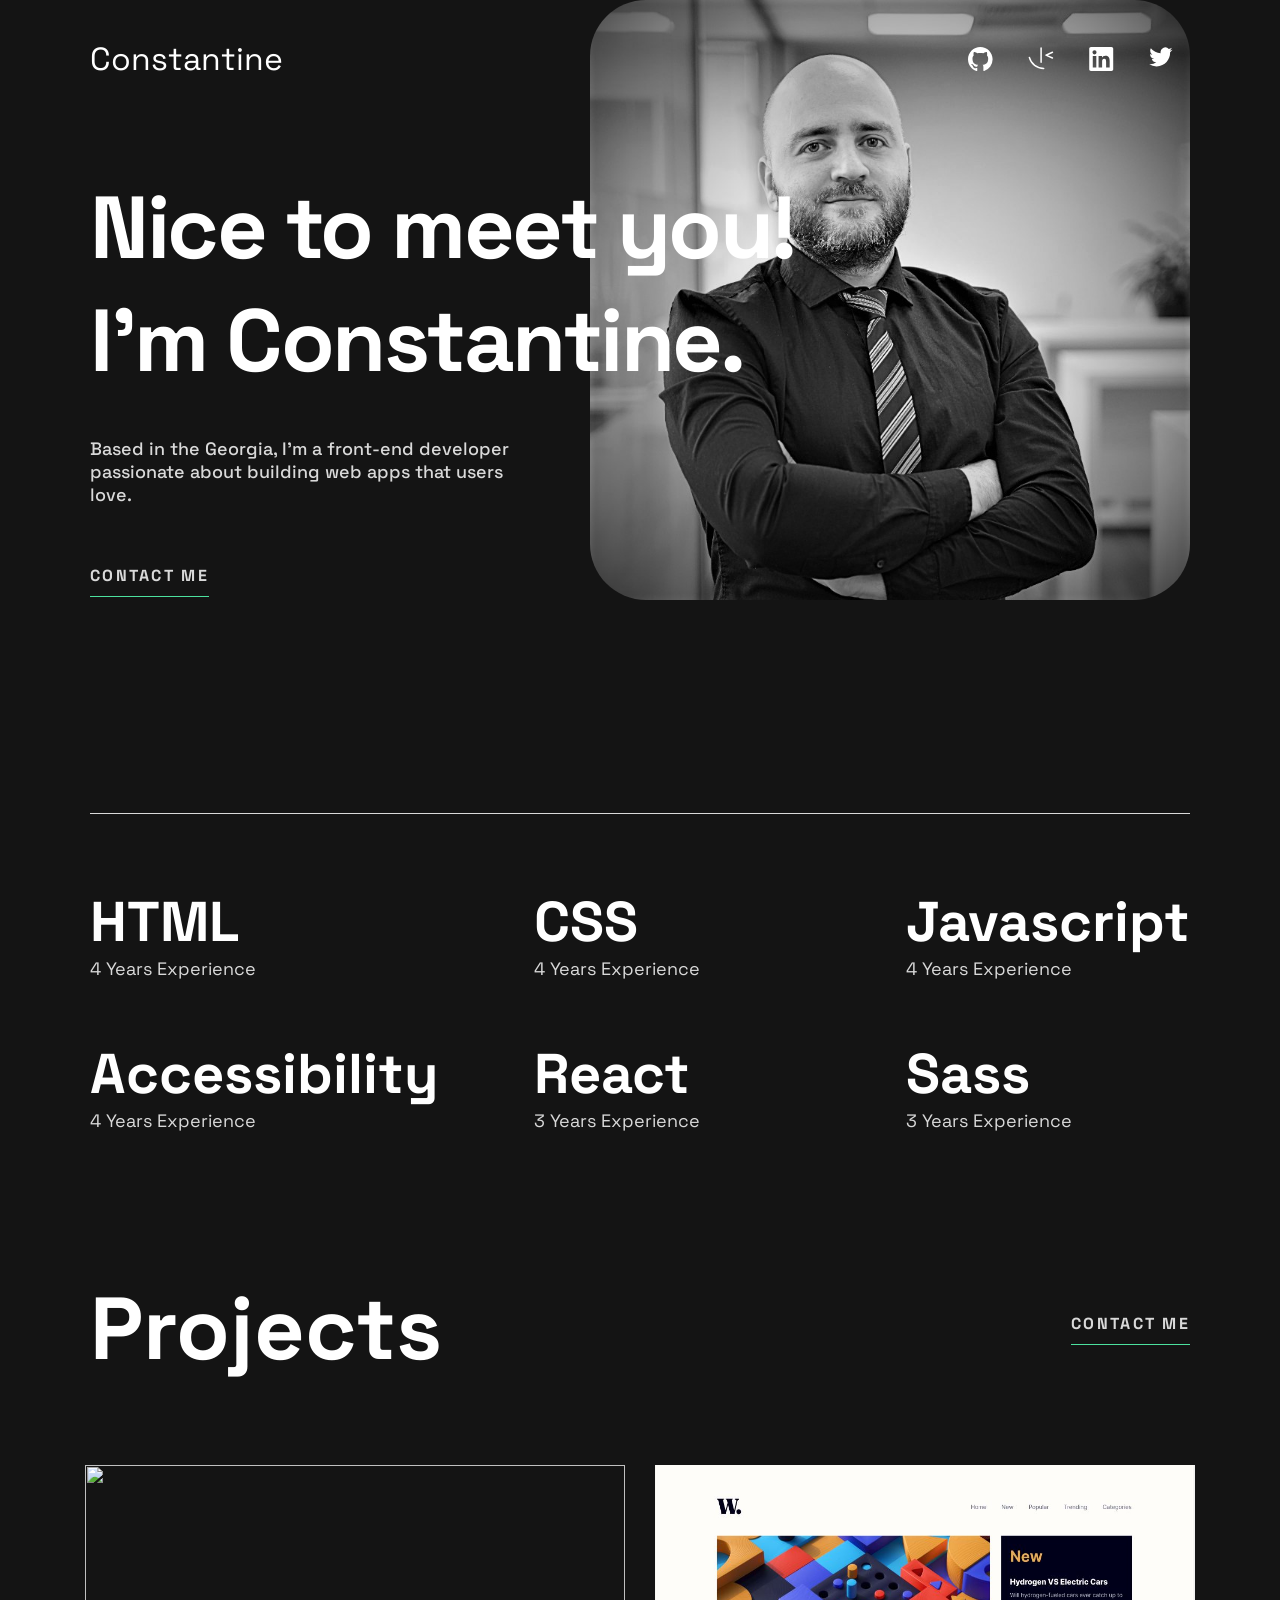
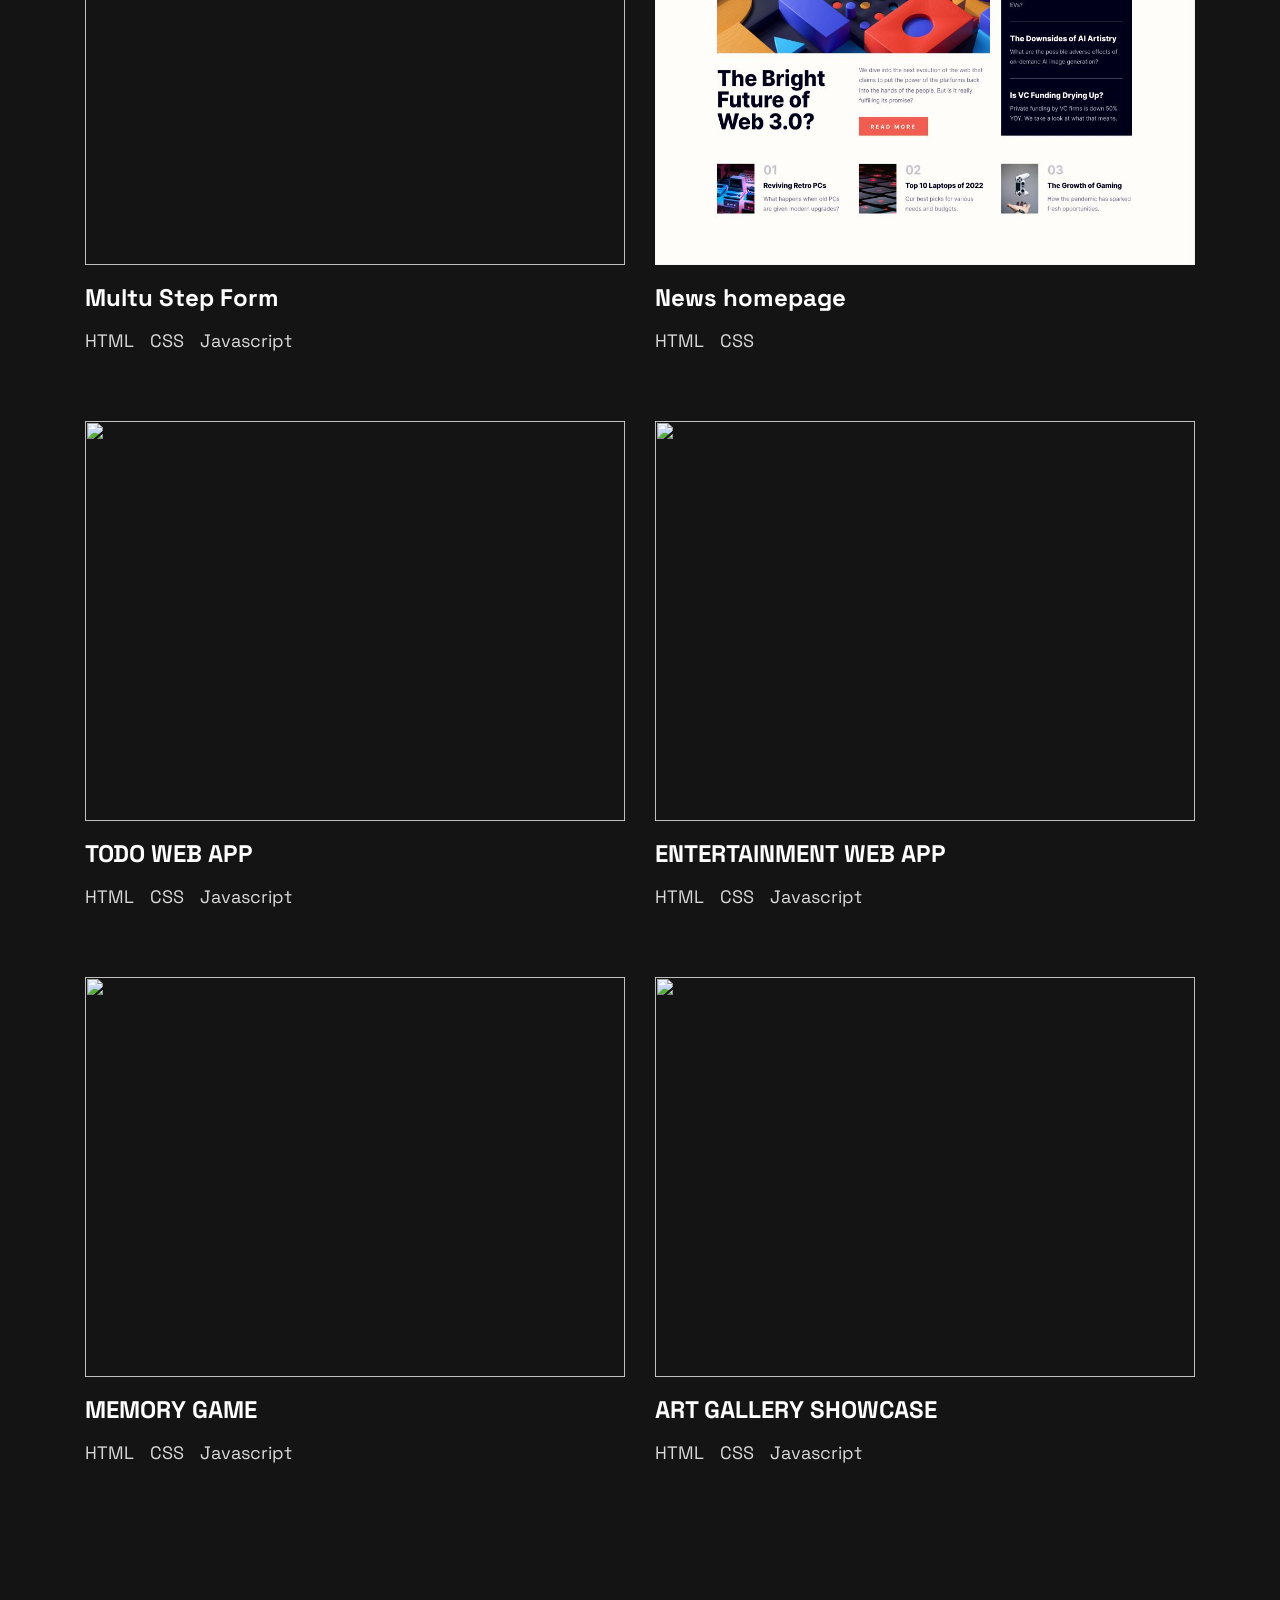
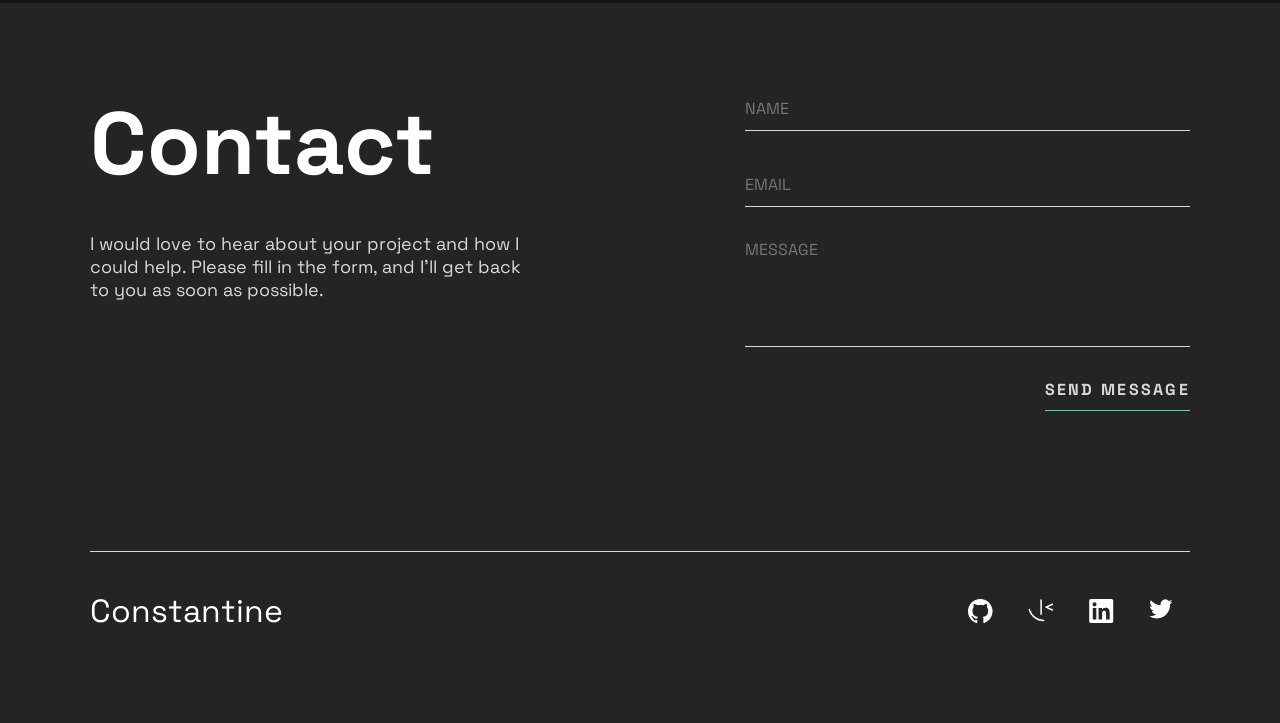
==== commit 8d8be524: "changed name on tab" ====
--- a/index.html
+++ b/index.html
@@ -4,7 +4,7 @@
     <meta charset="UTF-8" />
     <meta http-equiv="X-UA-Compatible" content="IE=edge" />
     <meta name="viewport" content="width=device-width, initial-scale=1.0" />
-    <title>Document</title>
+    <title>CONSTANTINE</title>
     <script src="portfolio.js" defer></script>
     <link rel="stylesheet" href="portfolio.css" />
   </head>
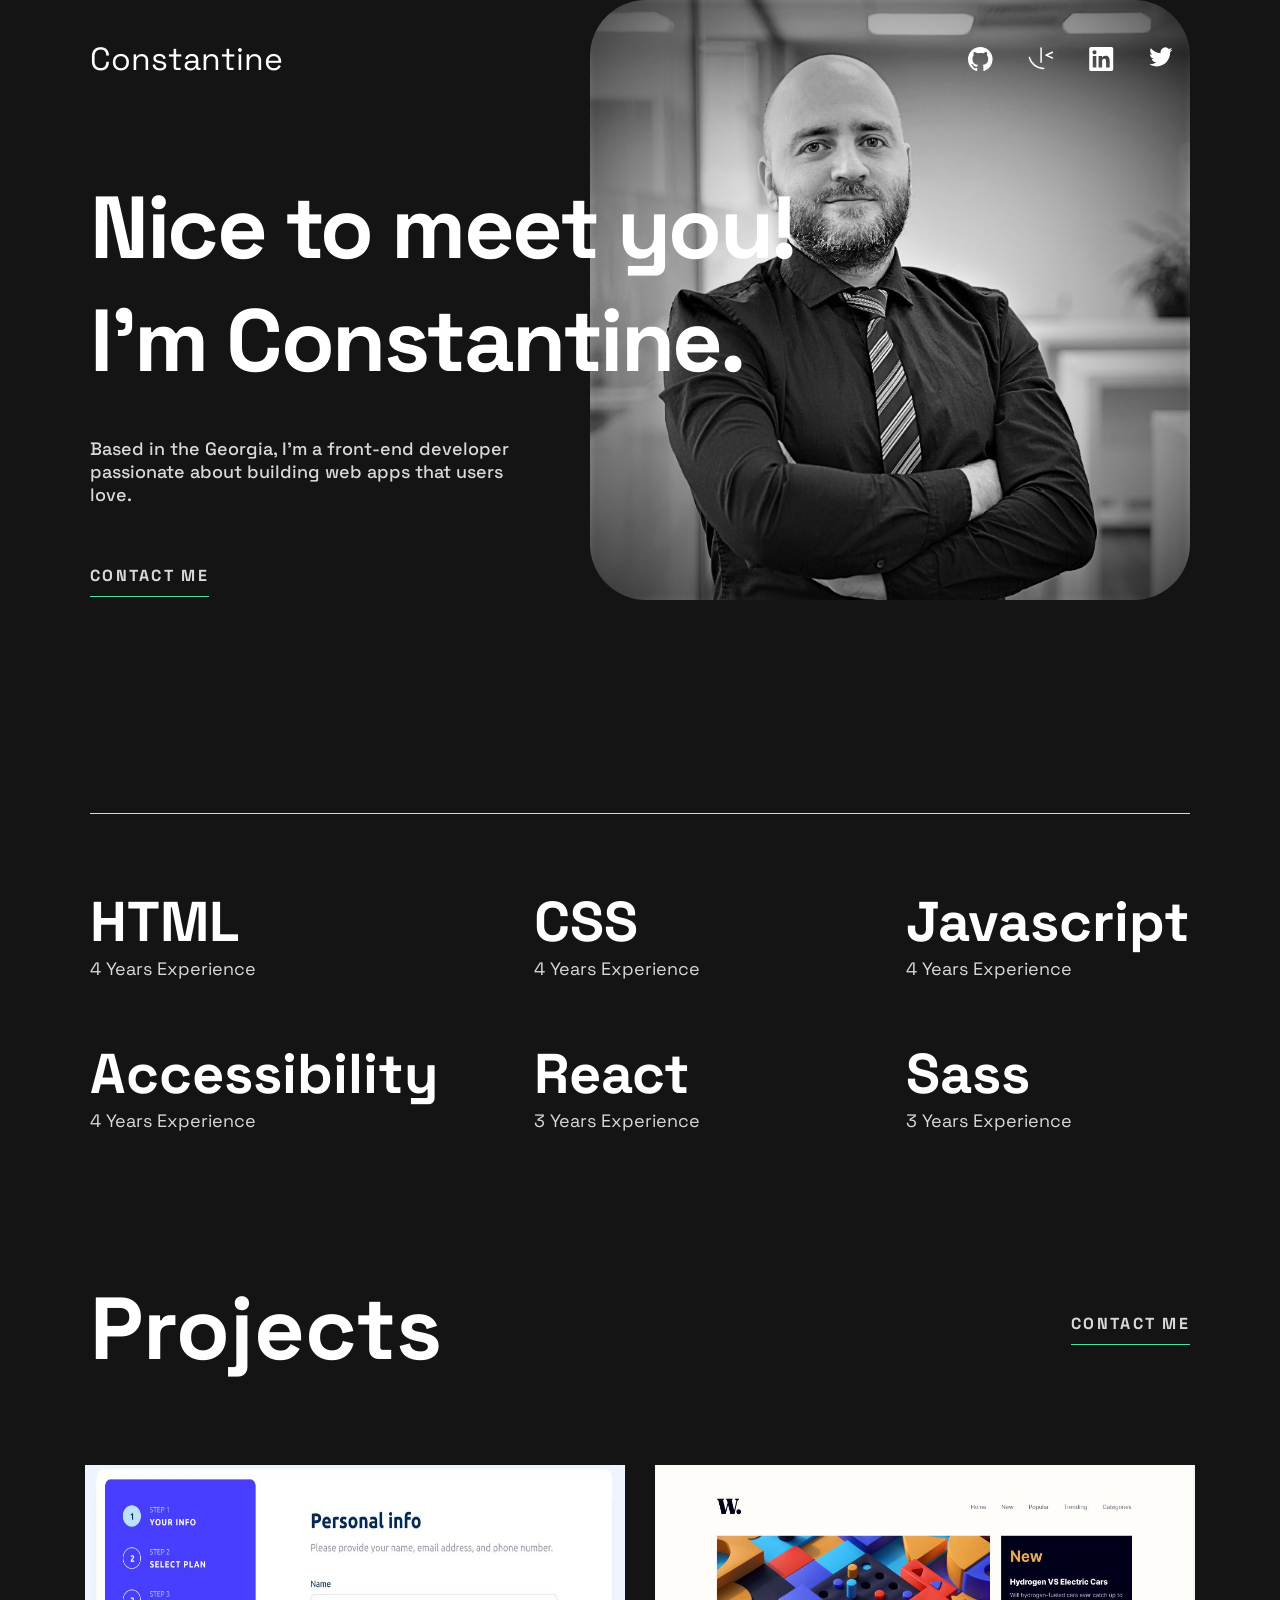
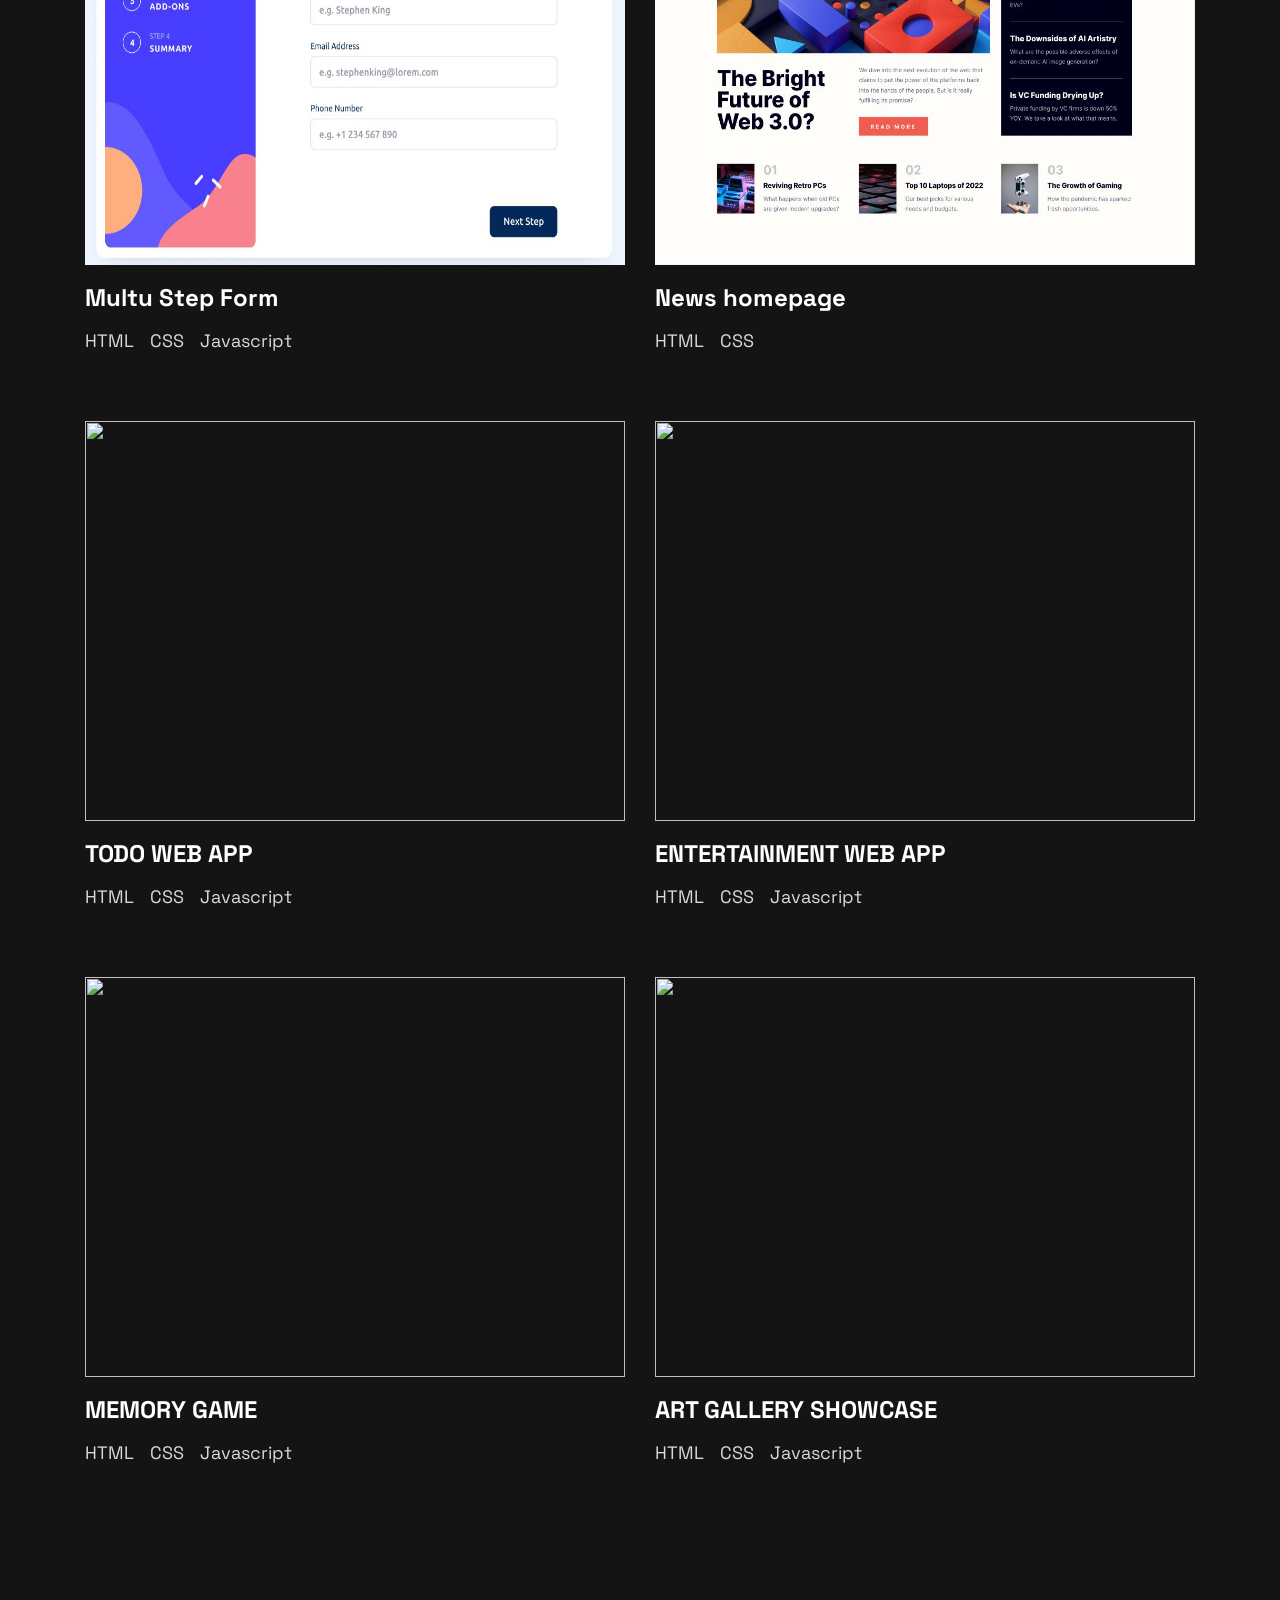
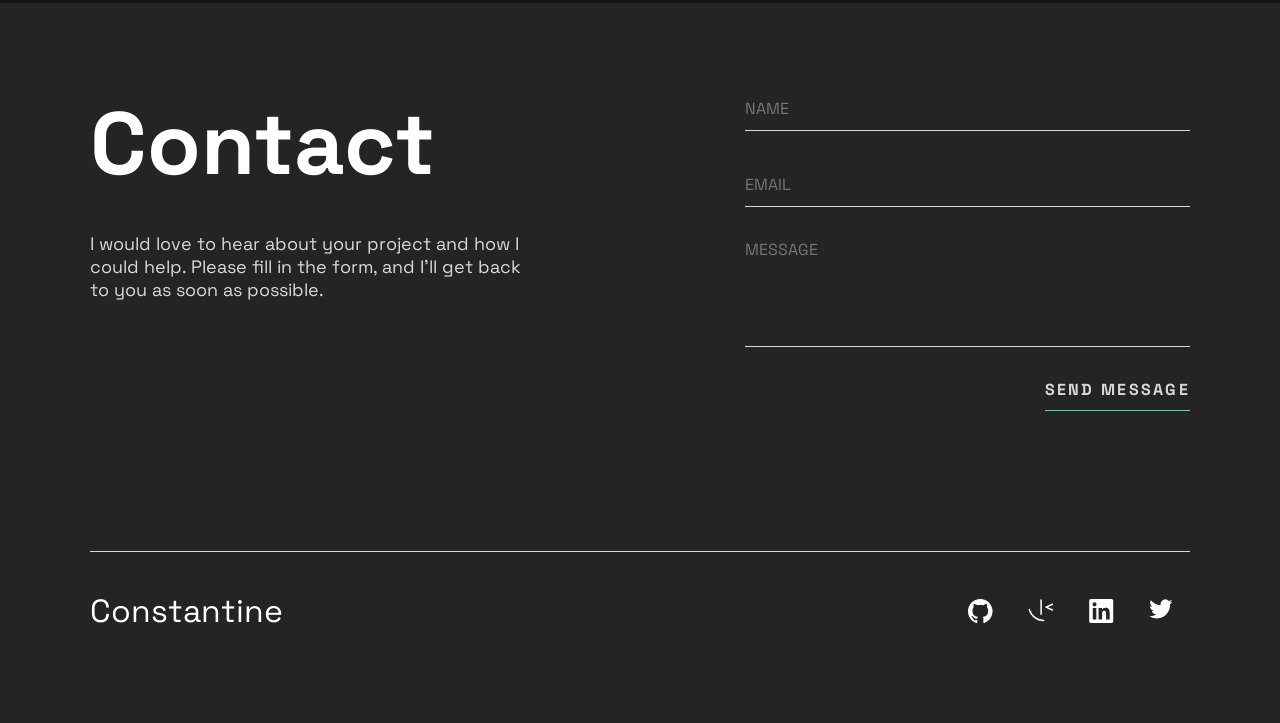
==== commit 64422275: "Update index.html" ====
--- a/index.html
+++ b/index.html
@@ -98,7 +98,7 @@
       <section class="projects">
         <div class="projects__item projects__item_1">
           <div class="projects__item__img">
-            <img src="images/multi step.JPG" alt="" />
+            <img src="images/multi_step.JPG" alt="" />
             <div class="projects__links__desktop">
               <a target="_blank" href="https://constantlne.github.io/multi-step-form/" class="projects__links__style">VIEW PROJECT</a>
               <a target="_blank" href="https://github.com/CONSTANTlNE/multi-step-form" class="projects__links__style">VIEW CODE</a>
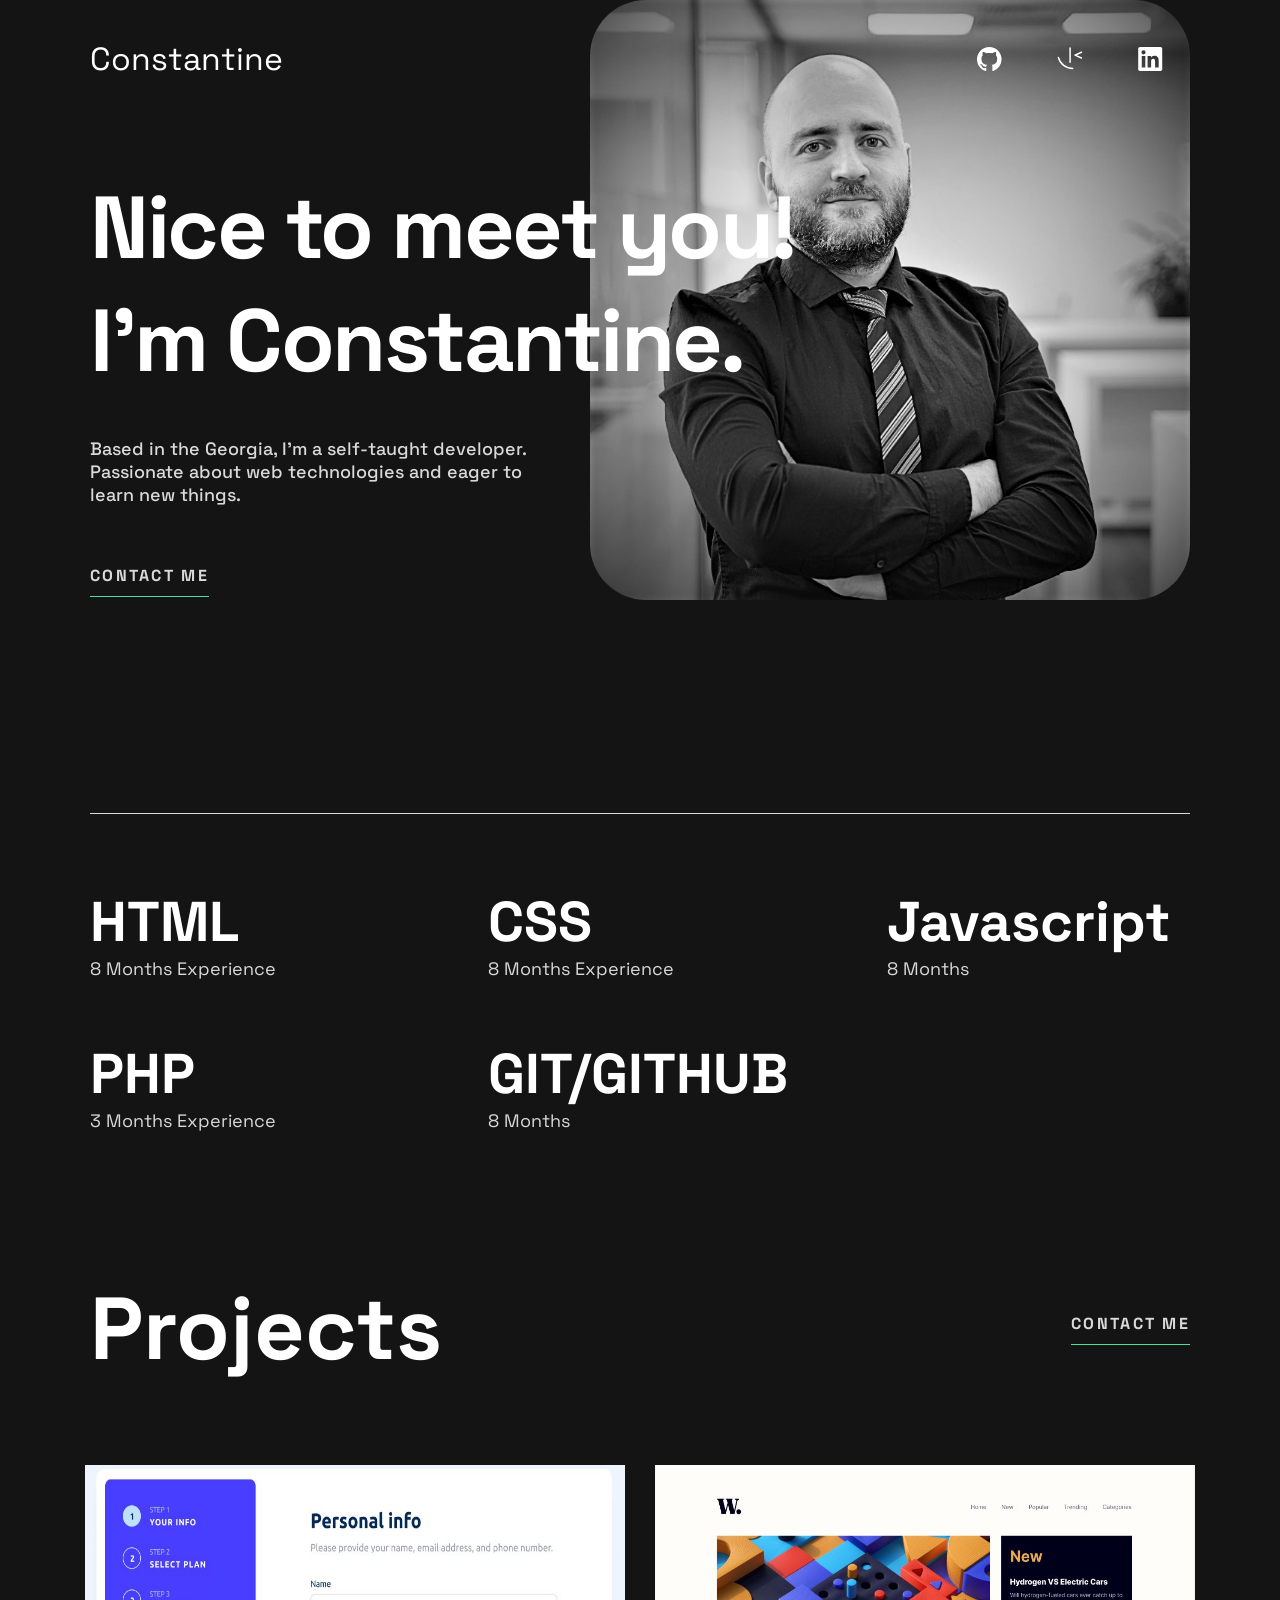
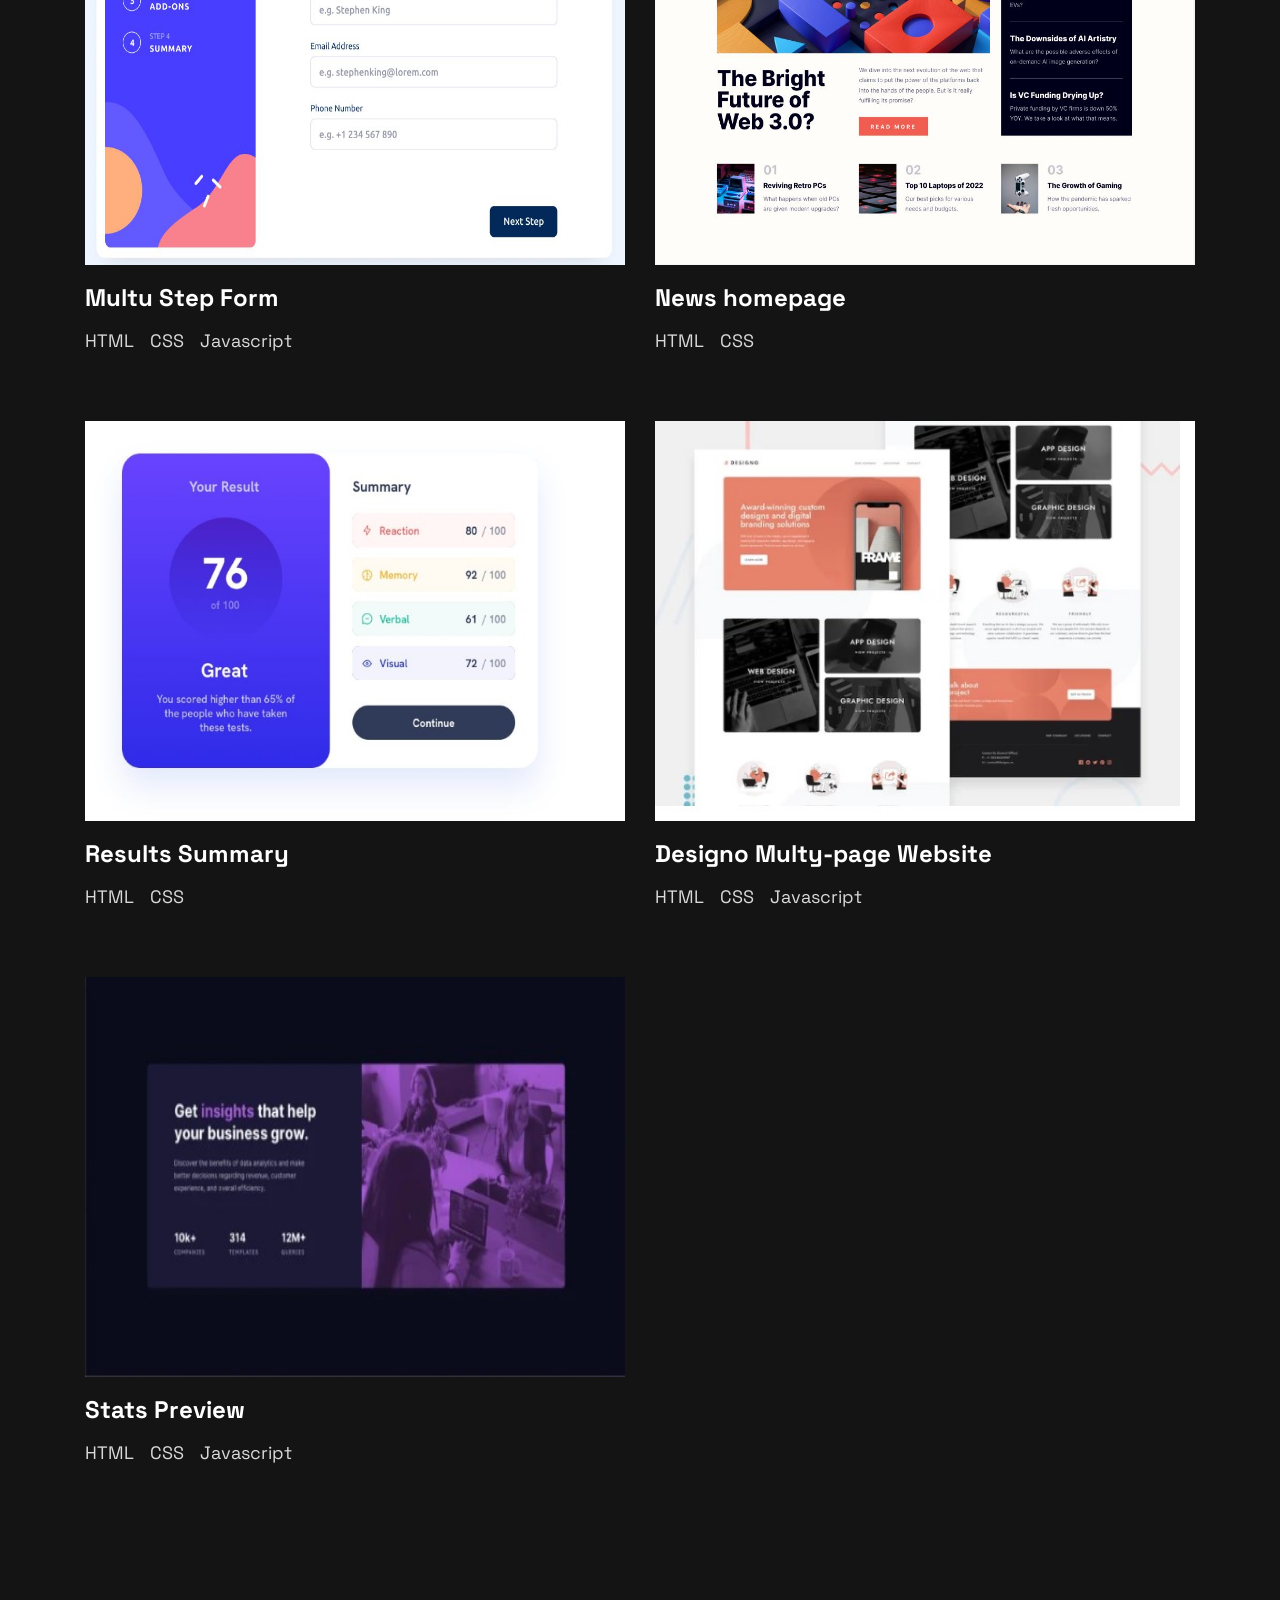
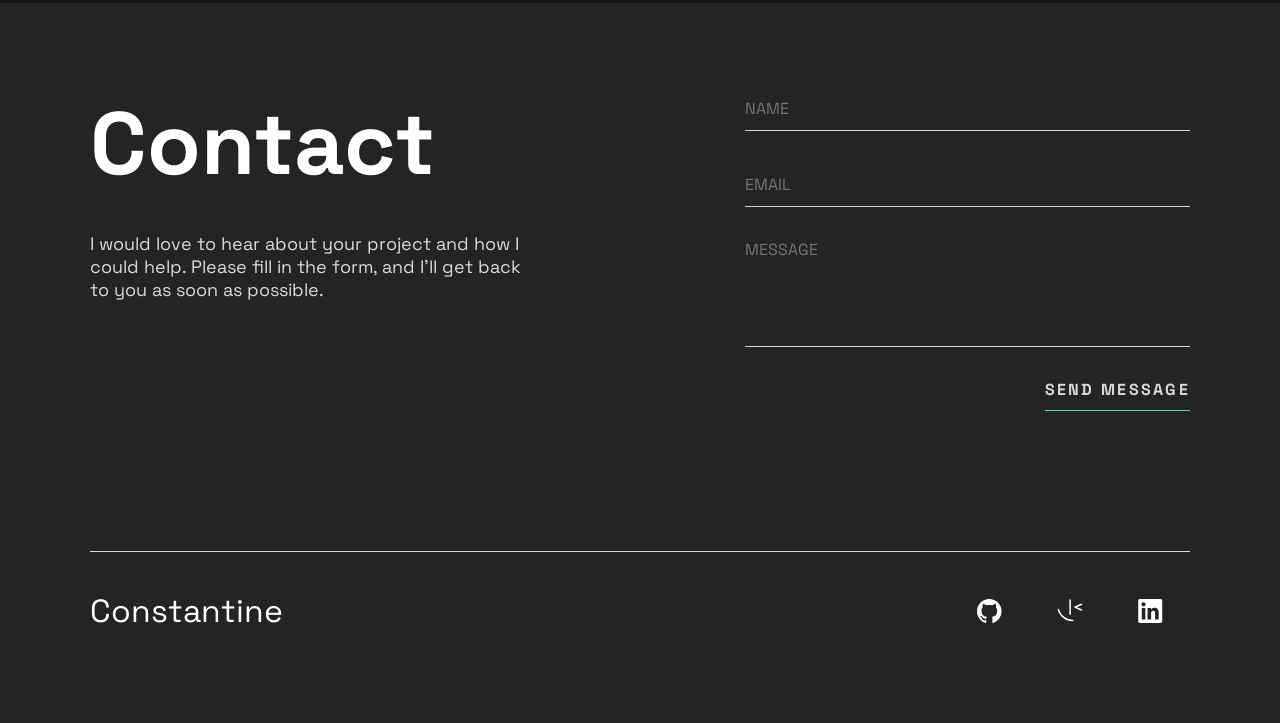
==== commit f4923549: "update" ====
--- a/index.html
+++ b/index.html
@@ -13,7 +13,7 @@
       <nav class="nav">
         <a href="#" class="nav__name text__color__1">Constantine</a>
         <div class="socials">
-          <a href="#">
+          <a href="https://github.com/CONSTANTlNE" target="_blank">
             <svg xmlns="http://www.w3.org/2000/svg" width="25" height="24">
               <path
                 fill="#FFF"
@@ -22,14 +22,14 @@
               />
             </svg>
           </a>
-          <a href="#" fill
+          <a href="https://www.frontendmentor.io/profile/CONSTANTlNE" target="_blank"
             ><svg xmlns="http://www.w3.org/2000/svg" width="26" height="23">
               <path
                 fill="#FFF"
                 d="M13.084.23a.751.751 0 0 0-.736.75v14.267a.75.75 0 1 0 1.5 0V.98a.75.75 0 0 0-.763-.75ZM24.44 4.504a.752.752 0 0 0-.284.064l-6.44 2.875a.752.752 0 0 0 0 1.37l6.44 2.884a.75.75 0 0 0 .612-1.369L19.861 8.13l4.907-2.191a.753.753 0 0 0 .38-.99.752.752 0 0 0-.708-.444ZM1.371 9.663a.752.752 0 0 0-.74.938C2.41 17.447 8.603 22.23 15.685 22.23a.75.75 0 1 0 0-1.501A14.053 14.053 0 0 1 2.083 10.225a.75.75 0 0 0-.712-.561v-.001Z"
               /></svg
           ></a>
-          <a href="#"
+          <a href="https://www.linkedin.com/in/constantine-alaverdashvili-65161259/" target="_blank"
             ><svg xmlns="http://www.w3.org/2000/svg" width="25" height="24">
               <path
                 fill="#FFF"
@@ -37,59 +37,42 @@
                 d="M5.551 3.304c-1.14 0-2.067.926-2.067 2.064 0 1.14.928 2.066 2.067 2.066a2.066 2.066 0 0 0 0-4.13ZM3.767 8.998v11.453h3.562L7.33 8.998H3.767Zm5.798 0V20.45l3.554.002.002-5.668c0-1.454.253-2.941 2.132-2.941 1.851 0 1.851 1.755 1.851 3.036v5.571l3.559-.001v-6.28c0-2.834-.517-5.457-4.27-5.457-1.763 0-2.916.997-3.368 1.85h-.05V8.997h-3.41ZM22.435 24H1.982c-.976 0-1.77-.777-1.77-1.732V1.731C.212.776 1.006 0 1.982 0h20.453c.98 0 1.777.776 1.777 1.73v20.538c0 .955-.797 1.732-1.777 1.732Z"
               /></svg
           ></a>
-          <a href="#"
-            ><svg xmlns="http://www.w3.org/2000/svg" width="24" height="20">
-              <path
-                fill="#FFF"
-                d="M23.492 2.705a9.563 9.563 0 0 1-2.742.751 4.788 4.788 0 0 0 2.1-2.643 9.536 9.536 0 0 1-3.033 1.159 4.778 4.778 0 0 0-8.14 4.357 13.564 13.564 0 0 1-9.844-4.99 4.774 4.774 0 0 0-.646 2.4 4.778 4.778 0 0 0 2.124 3.977 4.765 4.765 0 0 1-2.163-.598v.061a4.778 4.778 0 0 0 3.832 4.684 4.812 4.812 0 0 1-2.158.082 4.78 4.78 0 0 0 4.462 3.316 9.584 9.584 0 0 1-5.932 2.045c-.38 0-.762-.022-1.14-.067a13.508 13.508 0 0 0 7.32 2.146c8.787 0 13.59-7.277 13.59-13.589 0-.205-.004-.412-.013-.617a9.71 9.71 0 0 0 2.381-2.471l.002-.003Z"
-              /></svg
-          ></a>
+
         </div>
         <img src="images/me.jpg" alt="" class="photo" />
       </nav>
     </header>
     <main>
    
-        <g fill="none" fill-rule="evenodd" stroke="#FFF" opacity=".25">
-          <ellipse cx="265" cy="40" rx="264.5" ry="39.5" />
-          <ellipse cx="265" cy="52" rx="264.5" ry="39.5" />
-          <ellipse cx="265" cy="65" rx="264.5" ry="39.5" />
-          <ellipse cx="265" cy="77" rx="264.5" ry="39.5" />
-          <ellipse cx="265" cy="89" rx="264.5" ry="39.5" />
-        </g>
       </svg>
 
       <h1 class="text__color__1">Nice to meet you! I'm Constantine.</h1>
       <p class="about__text text__color__2 mobile__view">
-        Based in the Georgia, I’m a front-end developer passionate about building
-        web apps that users love.
+        Based in the Georgia, I’m a self-taught developer. Passionate about web technologies and eager to learn new things.
       </p>
       <a href="#contact" class="contact__me text__color__2">CONTACT ME</a>
       <section class="skills">
         <div class="skills__name">
           <h3 class="text__color__1">HTML</h3>
-          <p class="text__color__2">4 Years Experience</p>
+          <p class="text__color__2">8 Months Experience</p>
         </div>
         <div class="skills__name">
           <h3 class="text__color__1">CSS</h3>
-          <p class="text__color__2">4 Years Experience</p>
+          <p class="text__color__2">8 Months Experience</p>
         </div>
         <div class="skills__name">
           <h3 class="text__color__1">Javascript</h3>
-          <p class="text__color__2">4 Years Experience</p>
-        </div>
-        <div class="skills__name">
-          <h3 class="text__color__1">Accessibility</h3>
-          <p class="text__color__2">4 Years Experience</p>
-        </div>
-        <div class="skills__name">
-          <h3 class="text__color__1">React</h3>
-          <p class="text__color__2">3 Years Experience</p>
-        </div>
-        <div class="skills__name">
-          <h3 class="text__color__1">Sass</h3>
-          <p class="text__color__2">3 Years Experience</p>
-        </div>
+          <p class="text__color__2">8 Months</p>
+        </div>
+        <div class="skills__name">
+          <h3 class="text__color__1">PHP</h3>
+          <p class="text__color__2">3 Months Experience</p>
+        </div>
+        <div class="skills__name">
+          <h3 class="text__color__1">GIT/GITHUB</h3>
+          <p class="text__color__2">8 Months</p>
+        </div>
+
       </section>
       <div class="projects__heading">
         <h2 class="text__color__1">Projects</h2>
@@ -136,17 +119,17 @@
         </div>
         <div class="projects__item">
           <div class="projects__item__img">
-            <img src="images/thumbnail-project-3-large.webp" alt="" />
-            <div class="projects__links__desktop">
-              <a href="#" class="projects__links__style">VIEW PROJECT</a>
-              <a href="#" class="projects__links__style">VIEW CODE</a>
-            </div>
-          </div>
-          <h4 class="text__color__1">TODO WEB APP</h4>
-          <div class="projects__item--tech">
-            <p class="text__color__2">HTML</p>
-            <p class="text__color__2">CSS</p>
-            <p class="text__color__2">Javascript</p>
+            <img src="images/results_summary.jpg" alt="" />
+            <div class="projects__links__desktop">
+              <a href=https://constantlne.github.io/-frontendmentor-results-summary/" target="_blank" class="projects__links__style">VIEW PROJECT</a>
+              <a href="https://github.com/CONSTANTlNE/-frontendmentor-results-summary" target="_blank" class="projects__links__style">VIEW CODE</a>
+            </div>
+          </div>
+          <h4 class="text__color__1">Results Summary</h4>
+          <div class="projects__item--tech">
+            <p class="text__color__2">HTML</p>
+            <p class="text__color__2">CSS</p>
+
           </div>
           <div class="projects__links__mobile">
             <a href="" class="projects__links__style">VIEW PROJECT</a>
@@ -155,13 +138,13 @@
         </div>
         <div class="projects__item">
           <div class="projects__item__img">
-            <img src="images/thumbnail-project-4-large.webp" alt="" />
-            <div class="projects__links__desktop">
-              <a href="#" class="projects__links__style">VIEW PROJECT</a>
-              <a href="#" class="projects__links__style">VIEW CODE</a>
-            </div>
-          </div>
-          <h4 class="text__color__1">ENTERTAINMENT WEB APP</h4>
+            <img src="images/multy_page.jpg" alt="" />
+            <div class="projects__links__desktop">
+              <a href="https://constantlne.github.io/Front_end_mentor-MultyPageWebsite/" target="_blank" class="projects__links__style">VIEW PROJECT</a>
+              <a href="https://github.com/CONSTANTlNE/Front_end_mentor-MultyPageWebsite" target="_blank" class="projects__links__style">VIEW CODE</a>
+            </div>
+          </div>
+          <h4 class="text__color__1">Designo Multy-page Website</h4>
           <div class="projects__item--tech">
             <p class="text__color__2">HTML</p>
             <p class="text__color__2">CSS</p>
@@ -174,13 +157,13 @@
         </div>
         <div class="projects__item">
           <div class="projects__item__img">
-            <img src="images/thumbnail-project-5-large.webp" alt="" />
-            <div class="projects__links__desktop">
-              <a href="#" class="projects__links__style">VIEW PROJECT</a>
-              <a href="#" class="projects__links__style">VIEW CODE</a>
-            </div>
-          </div>
-          <h4 class="text__color__1">MEMORY GAME</h4>
+            <img src="images/Stats-PreviewCard.jpg" alt="" />
+            <div class="projects__links__desktop">
+              <a href="https://constantlne.github.io/stats-preview/" target="_blank" class="projects__links__style">VIEW PROJECT</a>
+              <a href="https://github.com/CONSTANTlNE/stats-preview" target="_blank" class="projects__links__style">VIEW CODE</a>
+            </div>
+          </div>
+          <h4 class="text__color__1">Stats Preview</h4>
           <div class="projects__item--tech">
             <p class="text__color__2">HTML</p>
             <p class="text__color__2">CSS</p>
@@ -191,25 +174,7 @@
             <a href="" class="projects__links__style">VIEW CODE</a>
           </div>
         </div>
-        <div class="projects__item">
-          <div class="projects__item__img">
-            <img src="images/thumbnail-project-6-large.webp" alt="" />
-            <div class="projects__links__desktop">
-              <a href="#" class="projects__links__style">VIEW PROJECT</a>
-              <a href="#" class="projects__links__style">VIEW CODE</a>
-            </div>
-          </div>
-          <h4 class="text__color__1">ART GALLERY SHOWCASE</h4>
-          <div class="projects__item--tech">
-            <p class="text__color__2">HTML</p>
-            <p class="text__color__2">CSS</p>
-            <p class="text__color__2">Javascript</p>
-          </div>
-          <div class="projects__links__mobile">
-            <a href="" class="projects__links__style">VIEW PROJECT</a>
-            <a href="" class="projects__links__style">VIEW CODE</a>
-          </div>
-        </div>
+
       </section>
     </main>
     <footer>
@@ -235,8 +200,8 @@
 
       <nav class="nav">
         <a href="#" class="nav__name text__color__1">Constantine</a>
-        <a href="#">
-          <div class="socials">
+        <div class="socials">
+        <a href="https://github.com/CONSTANTlNE" target="_blank">
           <svg xmlns="http://www.w3.org/2000/svg" width="25" height="24">
             <path
               fill="#FFF"
@@ -245,14 +210,14 @@
             />
           </svg>
         </a>
-        <a href="#" fill
+        <a href="https://www.frontendmentor.io/profile/CONSTANTlNE" target="_blank" fill
           ><svg xmlns="http://www.w3.org/2000/svg" width="26" height="23">
             <path
               fill="#FFF"
               d="M13.084.23a.751.751 0 0 0-.736.75v14.267a.75.75 0 1 0 1.5 0V.98a.75.75 0 0 0-.763-.75ZM24.44 4.504a.752.752 0 0 0-.284.064l-6.44 2.875a.752.752 0 0 0 0 1.37l6.44 2.884a.75.75 0 0 0 .612-1.369L19.861 8.13l4.907-2.191a.753.753 0 0 0 .38-.99.752.752 0 0 0-.708-.444ZM1.371 9.663a.752.752 0 0 0-.74.938C2.41 17.447 8.603 22.23 15.685 22.23a.75.75 0 1 0 0-1.501A14.053 14.053 0 0 1 2.083 10.225a.75.75 0 0 0-.712-.561v-.001Z"
             /></svg
         ></a>
-        <a href="#"
+        <a href="https://www.linkedin.com/in/constantine-alaverdashvili-65161259/"
           ><svg xmlns="http://www.w3.org/2000/svg" width="25" height="24">
             <path
               fill="#FFF"
@@ -260,13 +225,7 @@
               d="M5.551 3.304c-1.14 0-2.067.926-2.067 2.064 0 1.14.928 2.066 2.067 2.066a2.066 2.066 0 0 0 0-4.13ZM3.767 8.998v11.453h3.562L7.33 8.998H3.767Zm5.798 0V20.45l3.554.002.002-5.668c0-1.454.253-2.941 2.132-2.941 1.851 0 1.851 1.755 1.851 3.036v5.571l3.559-.001v-6.28c0-2.834-.517-5.457-4.27-5.457-1.763 0-2.916.997-3.368 1.85h-.05V8.997h-3.41ZM22.435 24H1.982c-.976 0-1.77-.777-1.77-1.732V1.731C.212.776 1.006 0 1.982 0h20.453c.98 0 1.777.776 1.777 1.73v20.538c0 .955-.797 1.732-1.777 1.732Z"
             /></svg
         ></a>
-        <a href="#"
-          ><svg xmlns="http://www.w3.org/2000/svg" width="24" height="20">
-            <path
-              fill="#FFF"
-              d="M23.492 2.705a9.563 9.563 0 0 1-2.742.751 4.788 4.788 0 0 0 2.1-2.643 9.536 9.536 0 0 1-3.033 1.159 4.778 4.778 0 0 0-8.14 4.357 13.564 13.564 0 0 1-9.844-4.99 4.774 4.774 0 0 0-.646 2.4 4.778 4.778 0 0 0 2.124 3.977 4.765 4.765 0 0 1-2.163-.598v.061a4.778 4.778 0 0 0 3.832 4.684 4.812 4.812 0 0 1-2.158.082 4.78 4.78 0 0 0 4.462 3.316 9.584 9.584 0 0 1-5.932 2.045c-.38 0-.762-.022-1.14-.067a13.508 13.508 0 0 0 7.32 2.146c8.787 0 13.59-7.277 13.59-13.589 0-.205-.004-.412-.013-.617a9.71 9.71 0 0 0 2.381-2.471l.002-.003Z"
-            /></svg
-        ></a>
+
         </div>
       </nav>
     </footer>
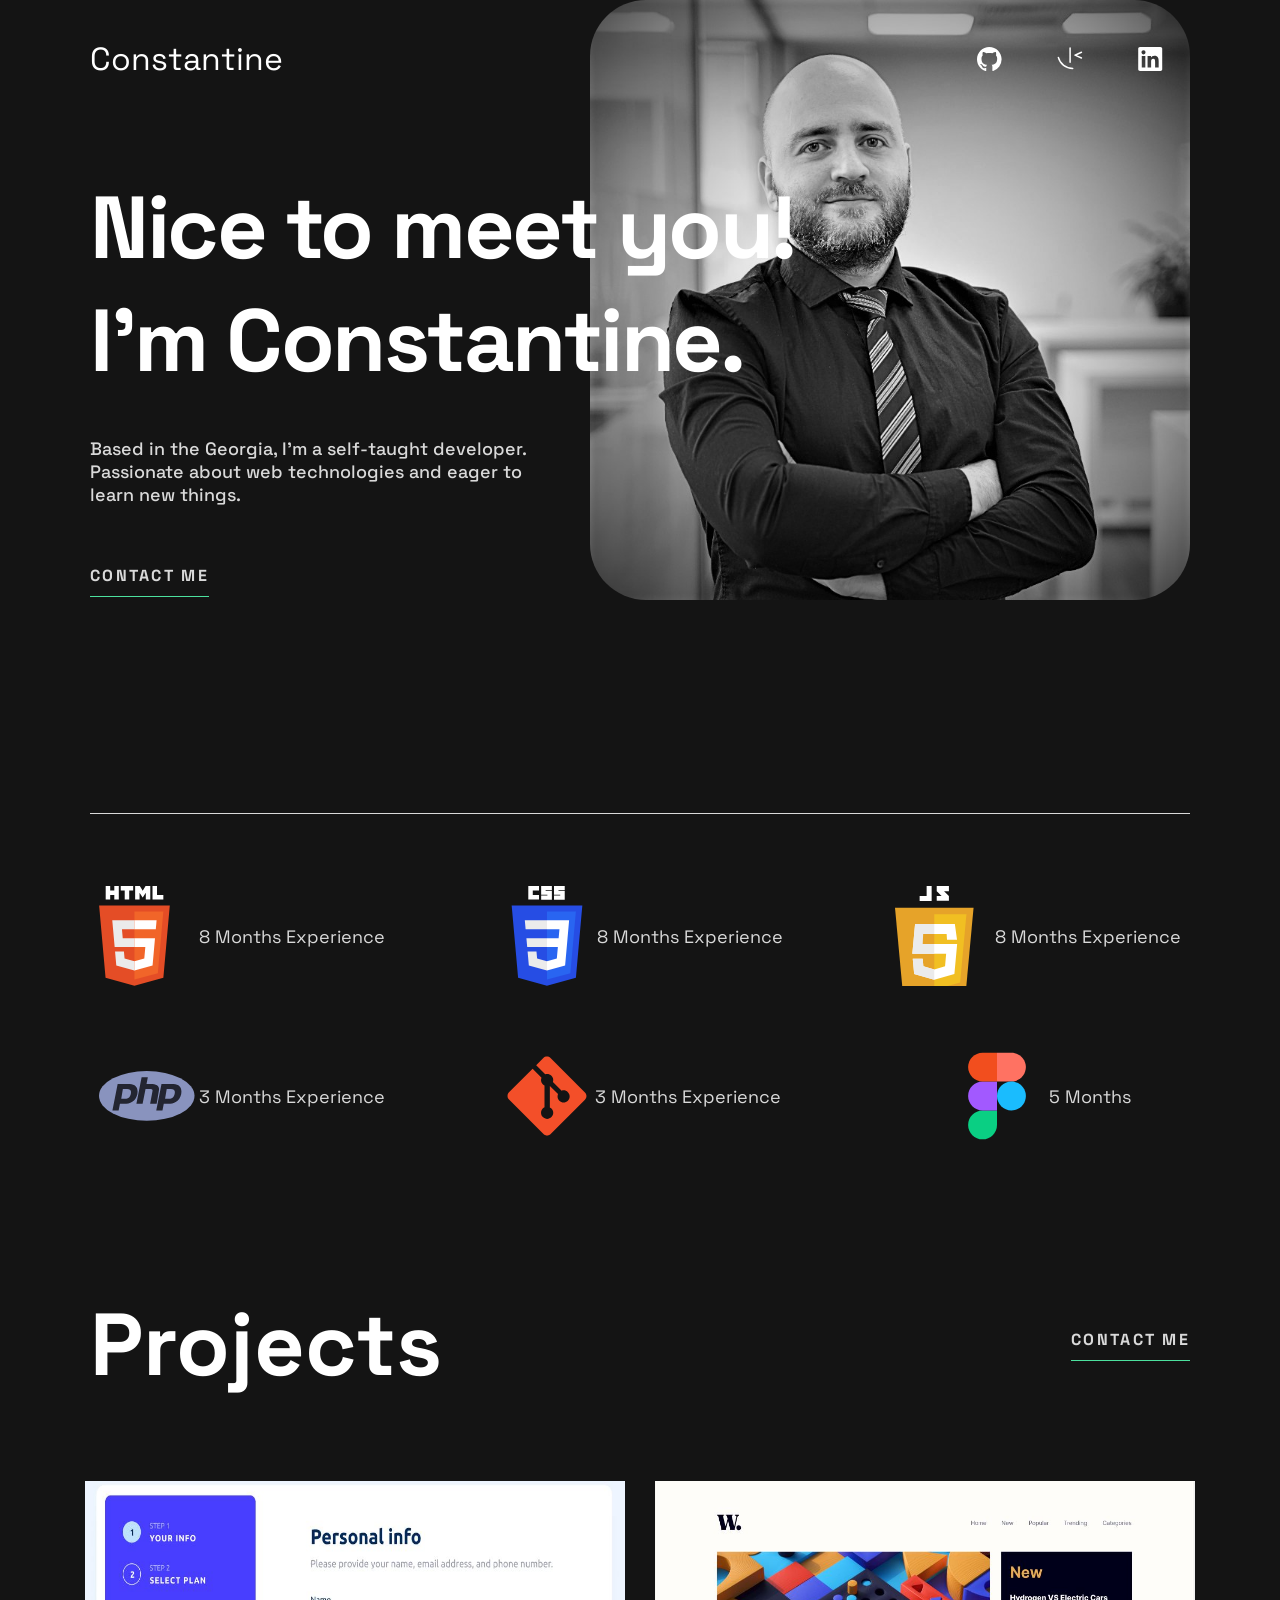
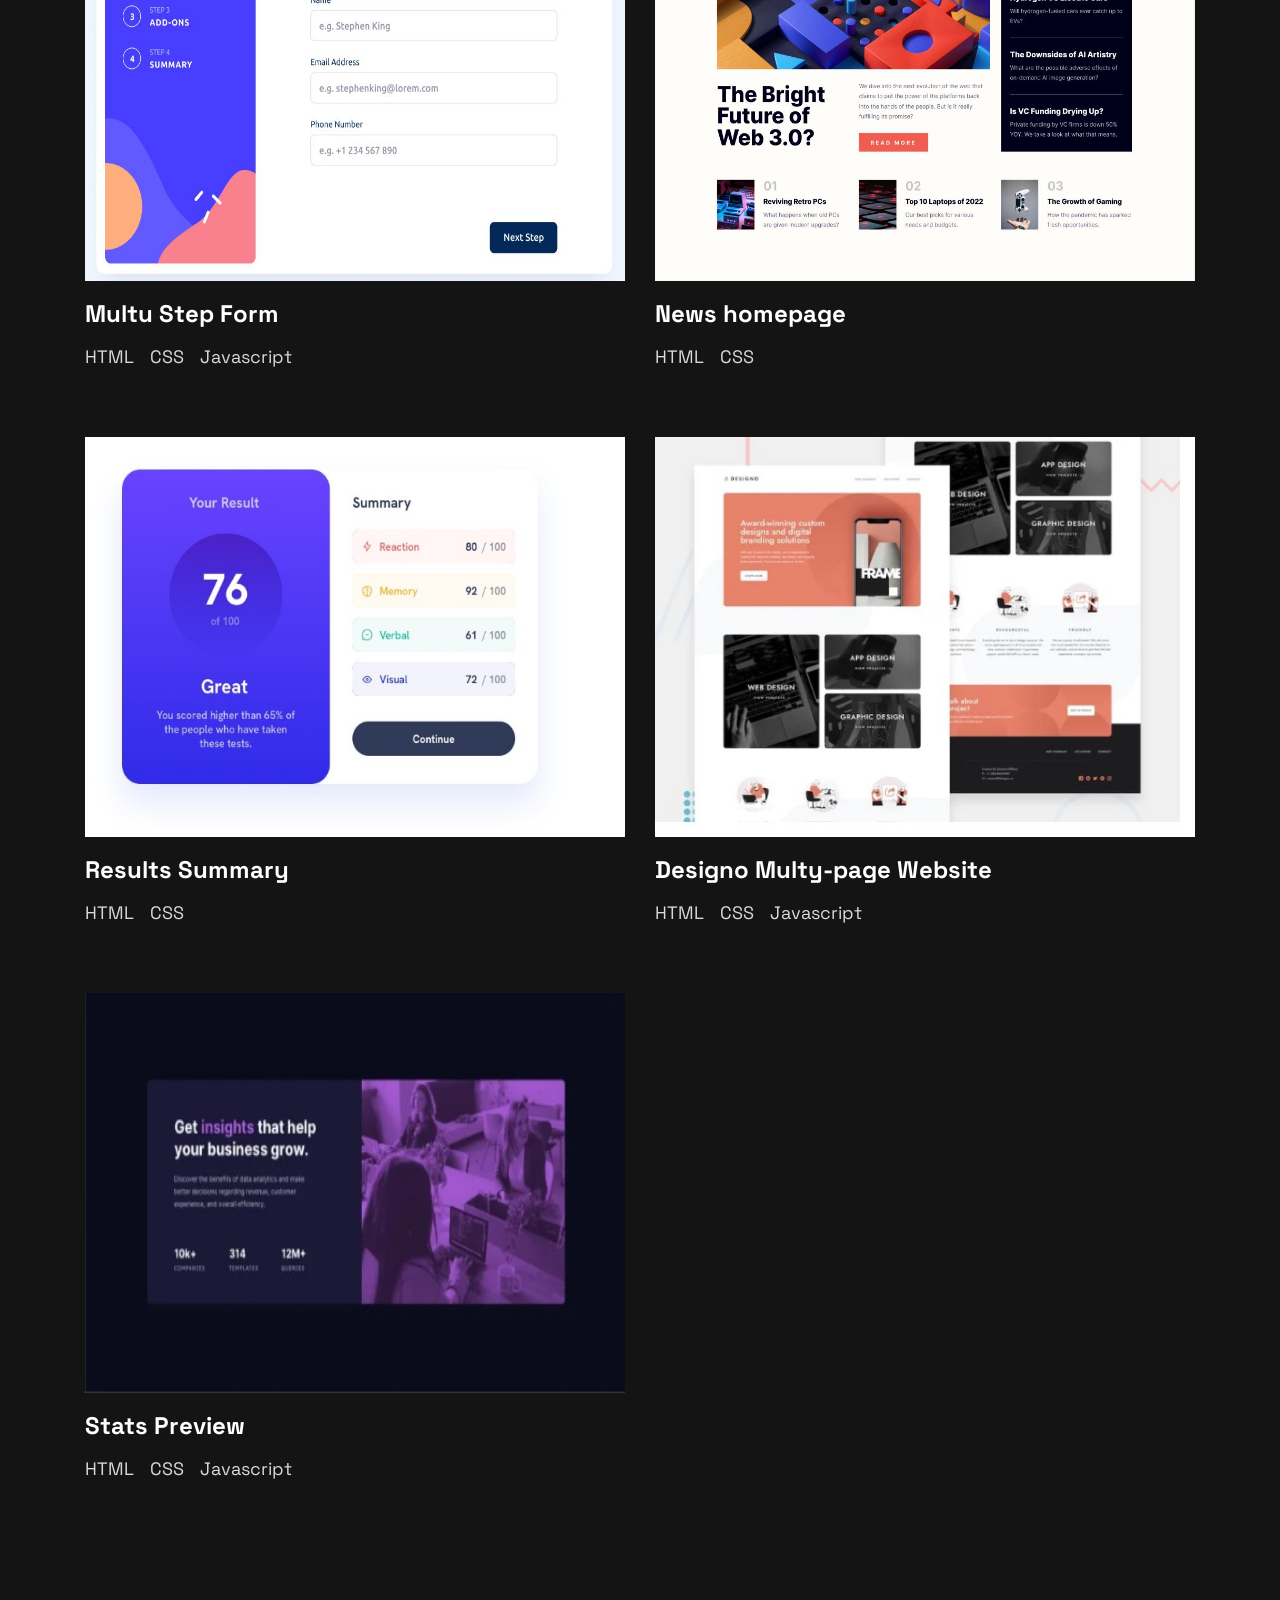
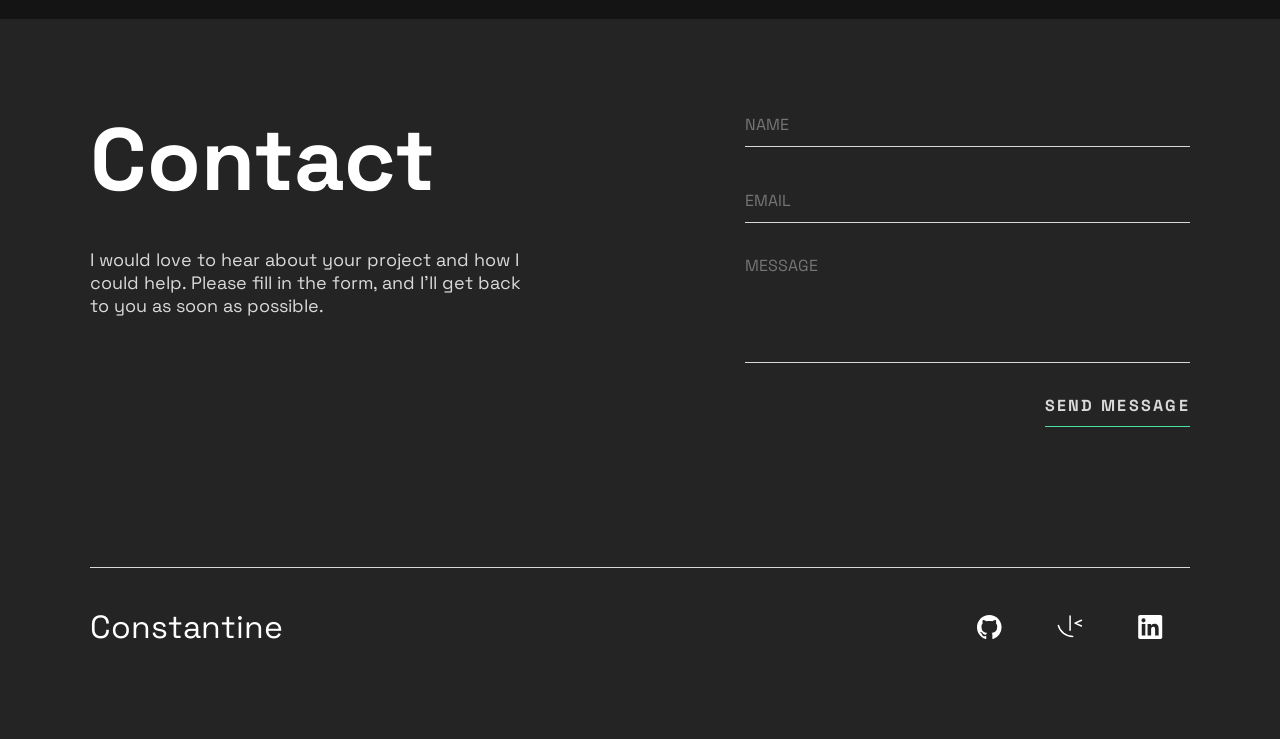
==== commit ac2cb6d2: "add svg icons" ====
--- a/index.html
+++ b/index.html
@@ -5,8 +5,8 @@
     <meta http-equiv="X-UA-Compatible" content="IE=edge" />
     <meta name="viewport" content="width=device-width, initial-scale=1.0" />
     <title>CONSTANTINE</title>
-    <script src="portfolio.js" defer></script>
-    <link rel="stylesheet" href="portfolio.css" />
+    <script src="JS/portfolio.js" defer></script>
+    <link rel="stylesheet" href="CSS/portfolio.css" />
   </head>
   <body>
     <header>
@@ -53,24 +53,49 @@
       <a href="#contact" class="contact__me text__color__2">CONTACT ME</a>
       <section class="skills">
         <div class="skills__name">
-          <h3 class="text__color__1">HTML</h3>
+          <h3 class="text__color__1">
+            <svg style="fill: white" xmlns="http://www.w3.org/2000/svg" width="100" height="100" preserveAspectRatio="xMinYMin meet" viewBox="0 0 256 361" id="html"><path fill="#E44D26" d="M255.555 70.766l-23.241 260.36-104.47 28.962-104.182-28.922L.445 70.766h255.11z"></path><path fill="#F16529" d="M128 337.95l84.417-23.403 19.86-222.49H128V337.95z"></path><path fill="#EBEBEB" d="M82.82 155.932H128v-31.937H47.917l.764 8.568 7.85 88.01H128v-31.937H85.739l-2.919-32.704zM90.018 236.542h-32.06l4.474 50.146 65.421 18.16.147-.04V271.58l-.14.037-35.568-9.604-2.274-25.471z"></path><path d="M24.18 0h16.23v16.035h14.847V0h16.231v48.558h-16.23v-16.26H40.411v16.26h-16.23V0zM92.83 16.103H78.544V0h44.814v16.103h-14.295v32.455h-16.23V16.103h-.001zM130.47 0h16.923l10.41 17.062L168.203 0h16.93v48.558h-16.164V24.49l-11.166 17.265h-.28L146.35 24.49v24.068h-15.88V0zM193.21 0h16.235v32.508h22.824v16.05h-39.06V0z"></path><path fill="#FFF" d="M127.89 220.573h39.327l-3.708 41.42-35.62 9.614v33.226l65.473-18.145.48-5.396 7.506-84.08.779-8.576H127.89v31.937zM127.89 155.854v.078h77.143l.64-7.178 1.456-16.191.763-8.568H127.89v31.86z"></path></svg>
+
+          </h3>
           <p class="text__color__2">8 Months Experience</p>
         </div>
         <div class="skills__name">
-          <h3 class="text__color__1">CSS</h3>
+          <h3 class="text__color__1">
+            <svg  style="fill: white" xmlns="http://www.w3.org/2000/svg" width="100" height="100" preserveAspectRatio="xMidYMid" viewBox="0 0 256 361" id="css"><path fill="#264DE4" d="M127.844 360.088L23.662 331.166.445 70.766h255.11l-23.241 260.36-104.47 28.962z"></path><path fill="#2965F1" d="M212.417 314.547l19.86-222.49H128V337.95l84.417-23.403z"></path><path fill="#EBEBEB" d="M53.669 188.636l2.862 31.937H128v-31.937H53.669zM47.917 123.995l2.903 31.937H128v-31.937H47.917zM128 271.58l-.14.037-35.568-9.604-2.274-25.471h-32.06l4.474 50.146 65.421 18.16.147-.04V271.58z"></path><path d="M60.484 0h38.68v16.176H76.66v16.176h22.506v16.175H60.484V0zM106.901 0h38.681v14.066h-22.505v2.813h22.505v32.352h-38.68V34.46h22.505v-2.813H106.9V0zM153.319 0H192v14.066h-22.505v2.813H192v32.352h-38.681V34.46h22.505v-2.813H153.32V0z"></path><path fill="#FFF" d="M202.127 188.636l5.765-64.641H127.89v31.937h45.002l-2.906 32.704H127.89v31.937h39.327l-3.708 41.42-35.62 9.614v33.226l65.473-18.145.48-5.396 7.506-84.08.779-8.576z"></path></svg>
+          </h3>
           <p class="text__color__2">8 Months Experience</p>
         </div>
         <div class="skills__name">
-          <h3 class="text__color__1">Javascript</h3>
-          <p class="text__color__2">8 Months</p>
-        </div>
-        <div class="skills__name">
-          <h3 class="text__color__1">PHP</h3>
+          <h3 class="text__color__1">
+            <svg  xmlns="http://www.w3.org/2000/svg" width="100" height="100" id="javascript"><path fill="#e6a329" d="M78.562 21.671H0l7.365 79.867 31.912 9.051 31.912-9.051Z" data-name="Path 275"></path><path fill="#f1bf22" d="M39.277 28.178v75.643l25.856-7.325 6.29-68.318Z" data-name="Path 276"></path><path fill="#fff" d="M59.847 37.976H20.092l-2.769 29.9.057-.186h33.774l-1.1 12.651-10.776 3.1-10.935-3.15-.655-7.657h-9.926l1.416 15.3 20.1 5.706 20.109-5.706 2.769-30.032H26.312l.46-10.006h24.869l.372 5.733h10.01Z" data-name="Path 277"></path><path fill="#ebebeb" d="M39.286 37.976H20.092l-2.769 29.9.057-.186h21.905v-9.754H27.71l.46-10.006h11.116ZM27.71 72.639h-9.949l1.416 15.292 20.1 5.7V83.455l-10.935-3.158Z" data-name="Path 278"></path><path fill="white" d="M31.638 9.891h-6.994v5.021h12V0h-5ZM53.915.08H41.723V5.3c1.628 1.628 2.477 2.411 4.875 4.769h-4.875v4.76h12.191v-4.752l-4.87-4.769h4.875Z" data-name="Path 279"></path></svg>
+          </h3>
+          <p class="text__color__2">8 Months Experience</p>
+        </div>
+        <div class="skills__name">
+          <h3 class="text__color__1">
+            <svg xmlns="http://www.w3.org/2000/svg" width="100" height="50" preserveAspectRatio="xMinYMin meet" viewBox="0 0 256 134" id="php"><g fill-rule="evenodd"><ellipse cx="128" cy="66.63" fill="#8993BE" rx="128" ry="66.63"></ellipse><path fill="#232531" d="M35.945 106.082l14.028-71.014H82.41c14.027.877 21.041 7.89 21.041 20.165 0 21.041-16.657 33.315-31.562 32.438H56.11l-3.507 18.411H35.945zm23.671-31.561L64 48.219h11.397c6.137 0 10.52 2.63 10.52 7.89-.876 14.905-7.89 17.535-15.78 18.412h-10.52zM100.192 87.671l14.027-71.013h16.658l-3.507 18.41h15.78c14.028.877 19.288 7.89 17.535 16.658l-6.137 35.945h-17.534l6.137-32.438c.876-4.384.876-7.014-5.26-7.014H124.74l-7.89 39.452h-16.658zM153.425 106.082l14.027-71.014h32.438c14.028.877 21.042 7.89 21.042 20.165 0 21.041-16.658 33.315-31.562 32.438h-15.781l-3.507 18.411h-16.657zm23.67-31.561l4.384-26.302h11.398c6.137 0 10.52 2.63 10.52 7.89-.876 14.905-7.89 17.535-15.78 18.412h-10.521z"></path></g></svg>          </h3>
           <p class="text__color__2">3 Months Experience</p>
         </div>
-        <div class="skills__name">
-          <h3 class="text__color__1">GIT/GITHUB</h3>
-          <p class="text__color__2">8 Months</p>
+        <div class="skills__name" style="padding-left: 0.5rem">
+          <h3 class="text__color__1">
+            <svg style="height: 5rem ; width:5rem;margin-right: 0.5rem" xmlns="http://www.w3.org/2000/svg" viewBox="0 0 128 128" id="git"><path fill="#F34F29" d="M124.742 58.378l-55.117-55.114c-3.172-3.174-8.32-3.174-11.497 0l-11.443 11.446 14.518 14.518c3.375-1.139 7.243-.375 9.932 2.314 2.703 2.706 3.462 6.607 2.293 9.993l13.992 13.994c3.385-1.167 7.292-.413 9.994 2.295 3.78 3.777 3.78 9.9 0 13.679-3.78 3.78-9.901 3.78-13.683 0-2.842-2.844-3.545-7.019-2.105-10.521l-13.048-13.049-.002 34.341c.922.455 1.791 1.063 2.559 1.828 3.779 3.777 3.779 9.898 0 13.683-3.779 3.777-9.904 3.777-13.679 0-3.778-3.784-4.088-9.905-.311-13.683.934-.933 1.855-1.638 2.855-2.11v-34.659c-1-.472-1.92-1.172-2.856-2.111-2.861-2.86-3.396-7.06-1.928-10.576l-14.233-14.313-37.754 37.79c-3.175 3.177-3.155 8.325.02 11.5l55.126 55.114c3.173 3.174 8.325 3.174 11.503 0l54.86-54.858c3.175-3.176 3.178-8.327.004-11.501z"></path>
+            </svg>
+          </h3>
+            <p class="text__color__2">3 Months Experience</p>
+        </div>
+
+        <div class="skills__name">
+          <h3 class="text__color__1">
+            <svg style="width: 6.5rem" id="Layer_1" style="enable-background:new 0 0 3000 3000;" version="1.1" viewBox="0 0 3000 3000" xml:space="preserve" xmlns="http://www.w3.org/2000/svg" xmlns:xlink="http://www.w3.org/1999/xlink"><style type="text/css">
+	.st0{fill:#0ACF83;}
+    .st1{fill:#A259FF;}
+    .st2{fill:#F24E1E;}
+    .st3{fill:#FF7262;}
+    .st4{fill:#1ABCFE;}
+</style><title/><desc/><path class="st0" d="M1083.333374,2750c230,0,416.666626-186.666748,416.666626-416.666748v-416.666626h-416.666626  c-230.000061,0-416.666687,186.666626-416.666687,416.666626S853.333313,2750,1083.333374,2750z" id="path0_fill"/><path class="st1" d="M666.666687,1500c0-230,186.666626-416.666748,416.666687-416.666748H1500v833.333374  h-416.666626C853.333313,1916.666626,666.666687,1730,666.666687,1500z" id="path1_fill"/><path class="st2" d="M666.666687,666.666626C666.666687,436.666656,853.333313,250,1083.333374,250H1500  v833.333252h-416.666626C853.333313,1083.333252,666.666687,896.666626,666.666687,666.666626z" id="path1_fill_1_"/><path class="st3" d="M1500,250h416.666626c230.000122,0,416.666626,186.666656,416.666626,416.666626  s-186.666504,416.666626-416.666626,416.666626H1500V250z" id="path2_fill"/><path class="st4" d="M2333.333252,1500c0,230-186.666504,416.666626-416.666626,416.666626S1500,1730,1500,1500  s186.666626-416.666748,416.666626-416.666748S2333.333252,1270,2333.333252,1500z" id="path3_fill"/>
+          </svg>
+          </h3>
+          <p class="text__color__2">5 Months</p>
         </div>
 
       </section>
--- a/CSS/portfolio.css
+++ b/CSS/portfolio.css
@@ -0,0 +1,374 @@
+@import url("https://fonts.googleapis.com/css2?family=Space+Grotesk:wght@400;500;600;700&display=swap");
+
+* {
+  margin: 0;
+  padding: 0;
+  box-sizing: border-box;
+  font-family: "Space Grotesk", sans-serif;
+}
+
+:root {
+  --Black: hsl(0, 0%, 8%);
+  --DarkGray: hsl(0, 0%, 14%);
+  --Green: hsl(153, 71%, 59%);
+  --Gray: hsl(0, 0%, 85%);
+  --White: hsl(0, 0%, 100%);
+  --FS-XXL: 5.5rem;
+  --FS-XL: 3.5rem;
+  --FS-L: 2rem;
+  --FS-M: 1.5rem;
+  --FS-S: 1.125rem;
+  --FS-XS: 1rem;
+  /* --width-: 68.75rem; */
+}
+
+html {
+  background: var(--Black);
+  width: 100vw;
+}
+
+body {
+  width: 100%;
+}
+
+main,
+nav {
+  padding: 0 clamp(0rem, 0%, 10.625rem);
+  width: 68.75rem;
+  margin: auto;
+  position: relative;
+}
+
+a {
+  text-decoration: none;
+  scroll-behavior: smooth;
+}
+.socials {
+  width: 15rem;
+  display: flex;
+  justify-content: space-around;
+}
+.nav {
+  display: flex;
+  padding-top: 2.4375rem;
+  align-items: center;
+  justify-items: center;
+  justify-content: space-between;
+  padding-bottom: 5.75rem;
+}
+
+.nav__name {
+  font-size: var(--FS-L);
+}
+
+.text__color__1 {
+  color: var(--White);
+}
+
+.text__color__2 {
+  color: var(--Gray);
+  font-size: var(--FS-S);
+}
+
+.photo {
+  height: 37.5rem;
+  display: inline;
+  z-index: -1;
+  position: absolute;
+  top: 0;
+  right: clamp(0rem, 0%, 10.625rem);
+  border-radius: 3.5rem;
+}
+
+svg {
+  transition: 300ms ease-in-out;
+  display: block;
+}
+nav svg:hover > path {
+  fill: var(--Green);
+}
+h1 {
+  font-size: clamp(var(--FS-L), var(--FS-XXL), var(--FS-XXL));
+  width: clamp(10rem, 44.25rem, 44.25rem);
+  letter-spacing: -0.15625rem;
+}
+
+.about__text {
+  display: inline-block;
+  font-weight: 500;
+  width: 27.8125rem;
+  margin-bottom: 3.7rem;
+  margin-top: 2.5rem;
+}
+.rings {
+  position: absolute;
+  top: 8.3125rem;
+  left: -10.3125rem;
+  z-index: 0;
+}
+.contact__me {
+  display: block;
+  font-size: var(--FS-XS);
+  letter-spacing: 0.143125rem;
+  font-weight: 700;
+  padding-bottom: 0.625rem;
+  border-bottom: 1px solid var(--Green);
+  cursor: pointer;
+  width: max-content;
+}
+
+.skills {
+  display: grid;
+  grid-template-columns: repeat(3, 1fr);
+  column-gap: 5.9375rem;
+  row-gap: 3.625rem;
+  margin-top: 13.5rem;
+  padding-top: 4.5rem;
+  border-top: 1px solid var(--Gray);
+}
+
+h3 {
+  font-size: var(--FS-XL);
+  font-weight: 700;
+}
+
+.projects {
+  display: grid;
+  grid-template-columns: 1fr 1fr;
+  column-gap: 1.875rem;
+  row-gap: 4.3125rem;
+  margin: auto;
+  margin-bottom: 8.6875rem;
+  justify-content: center;
+}
+.projects__item {
+  display: flex;
+  flex-direction: column;
+  height: 30.4375rem;
+  width: 33.75rem;
+  justify-content: space-between;
+  position: relative;
+}
+.projects__item__img {
+  position: relative;
+  width: 33.75rem;
+  height: 25rem;
+}
+.projects__item__img img {
+  width: 33.75rem;
+  height: 25rem;
+}
+.projects__heading {
+  display: flex;
+  justify-content: space-between;
+  align-items: center;
+  margin-bottom: 5rem;
+  margin-top: 8.75rem;
+}
+h2 {
+  font-size: var(--FS-XXL);
+  font-weight: 700;
+}
+.projects__item--tech {
+  display: flex;
+  gap: 1rem;
+}
+
+h4 {
+  font-size: var(--FS-M);
+}
+
+.projects__item {
+  position: relative;
+  cursor: pointer;
+}
+
+.projects__item::before {
+  content: "";
+  position: absolute;
+  width: 102%;
+  height: 101%;
+  background: var(--Black);
+  opacity: 0;
+  top: 50%;
+  left: 50%;
+  transform: translate(-50%, -50%);
+  transition: 300ms ease-in-out;
+  z-index: 1;
+}
+
+.projects__item:hover::before {
+  opacity: 0.75;
+}
+.projects__item:hover .projects__links__desktop {
+  opacity: 1;
+}
+
+.projects__item a {
+  width: max-content;
+  display: inline;
+  margin-top: 1.25rem;
+}
+
+.projects__links__style {
+  font-size: var(--FS-XS);
+  color: var(--White);
+  padding-bottom: 0.625rem;
+  border-bottom: 2px solid var(--Green);
+}
+.projects__links__desktop {
+  left: 50%;
+  top: 50%;
+  display: flex;
+  flex-direction: column;
+  align-items: center;
+  position: absolute;
+  transform: translate(-50%, -50%);
+  z-index: 3;
+  opacity: 0;
+  transition: opacity 300ms ease-in-out;
+}
+
+.projects__links__mobile {
+  display: none;
+}
+
+/* FOOTER  */
+
+footer {
+  display: flex;
+  flex-direction: column;
+  background-color: var(--DarkGray);
+  padding-top: 5.25rem;
+  width: clamp(68.75rem, 100%, 100%);
+}
+form {
+  display: flex;
+
+  width: 68.75rem;
+  justify-content: space-between;
+  padding-bottom: 8.75rem;
+  border-bottom: 1px solid var(--Gray);
+  margin: auto;
+}
+form h2 {
+  margin-bottom: 2rem;
+}
+.form_fields {
+  display: flex;
+  flex-direction: column;
+  width: 27.8125rem;
+  gap: 2rem;
+}
+.footer_text {
+  width: 27.8125rem;
+}
+
+button {
+  all: unset;
+  border-bottom: 1px solid var(--Gray);
+  width: max-content;
+  cursor: pointer;
+  align-self: flex-end;
+}
+
+input {
+  display: block;
+  all: unset;
+  border-bottom: 1px solid var(--Gray);
+  height: 2.6875rem;
+}
+
+textarea {
+  all: unset;
+  border-bottom: 1px solid var(--Gray);
+  height: 6.6875rem;
+}
+
+.skills__name {
+  display: flex;
+  align-items: center;
+  justify-content: center;
+}
+
+@media (max-width: 500px) {
+  .skills__name {
+    display: flex;
+    flex-direction: column;
+    gap: 1rem;
+  }
+
+  form {
+    align-items: center;
+  }
+  .photo {
+    height: 15.125rem;
+    top: 8rem;
+    left: 50%;
+    transform: translate(-50%, 0);
+  }
+  .nav {
+    justify-content: center;
+    flex-direction: column;
+    gap: 1.25rem;
+  }
+  .skills {
+    grid-template-columns: 1fr;
+  }
+  .projects {
+    grid-template-columns: 1fr;
+    justify-items: center;
+  }
+  main,
+  nav,
+  form,
+  footer,
+  h1 {
+    width: 100vw;
+  }
+  body {
+    width: 100vw;
+    text-align: center;
+  }
+  form {
+    flex-direction: column;
+  }
+  h2 {
+    font-size: 2.5rem;
+  }
+  h1 {
+    font-size: 2.5rem;
+    margin-top: 11rem;
+  }
+  .projects__item__img {
+    height: 15.8125rem;
+    width: 21.4375rem;
+  }
+  .projects__item__img img {
+    height: 15.8125rem;
+    width: 21.4375rem;
+  }
+  .projects__item {
+    height: 24.875rem;
+    width: 21.4375rem;
+  }
+  .projects__links__mobile {
+    display: flex;
+    justify-content: space-between;
+  }
+  .projects__links__desktop {
+    display: none;
+  }
+  .projects__item--tech {
+    justify-content: center;
+  }
+  .projects__item::before {
+    display: none;
+  }
+  .mobile__view {
+    width: 21.4375rem;
+  }
+  .contact__me {
+    display: inline-block;
+  }
+}
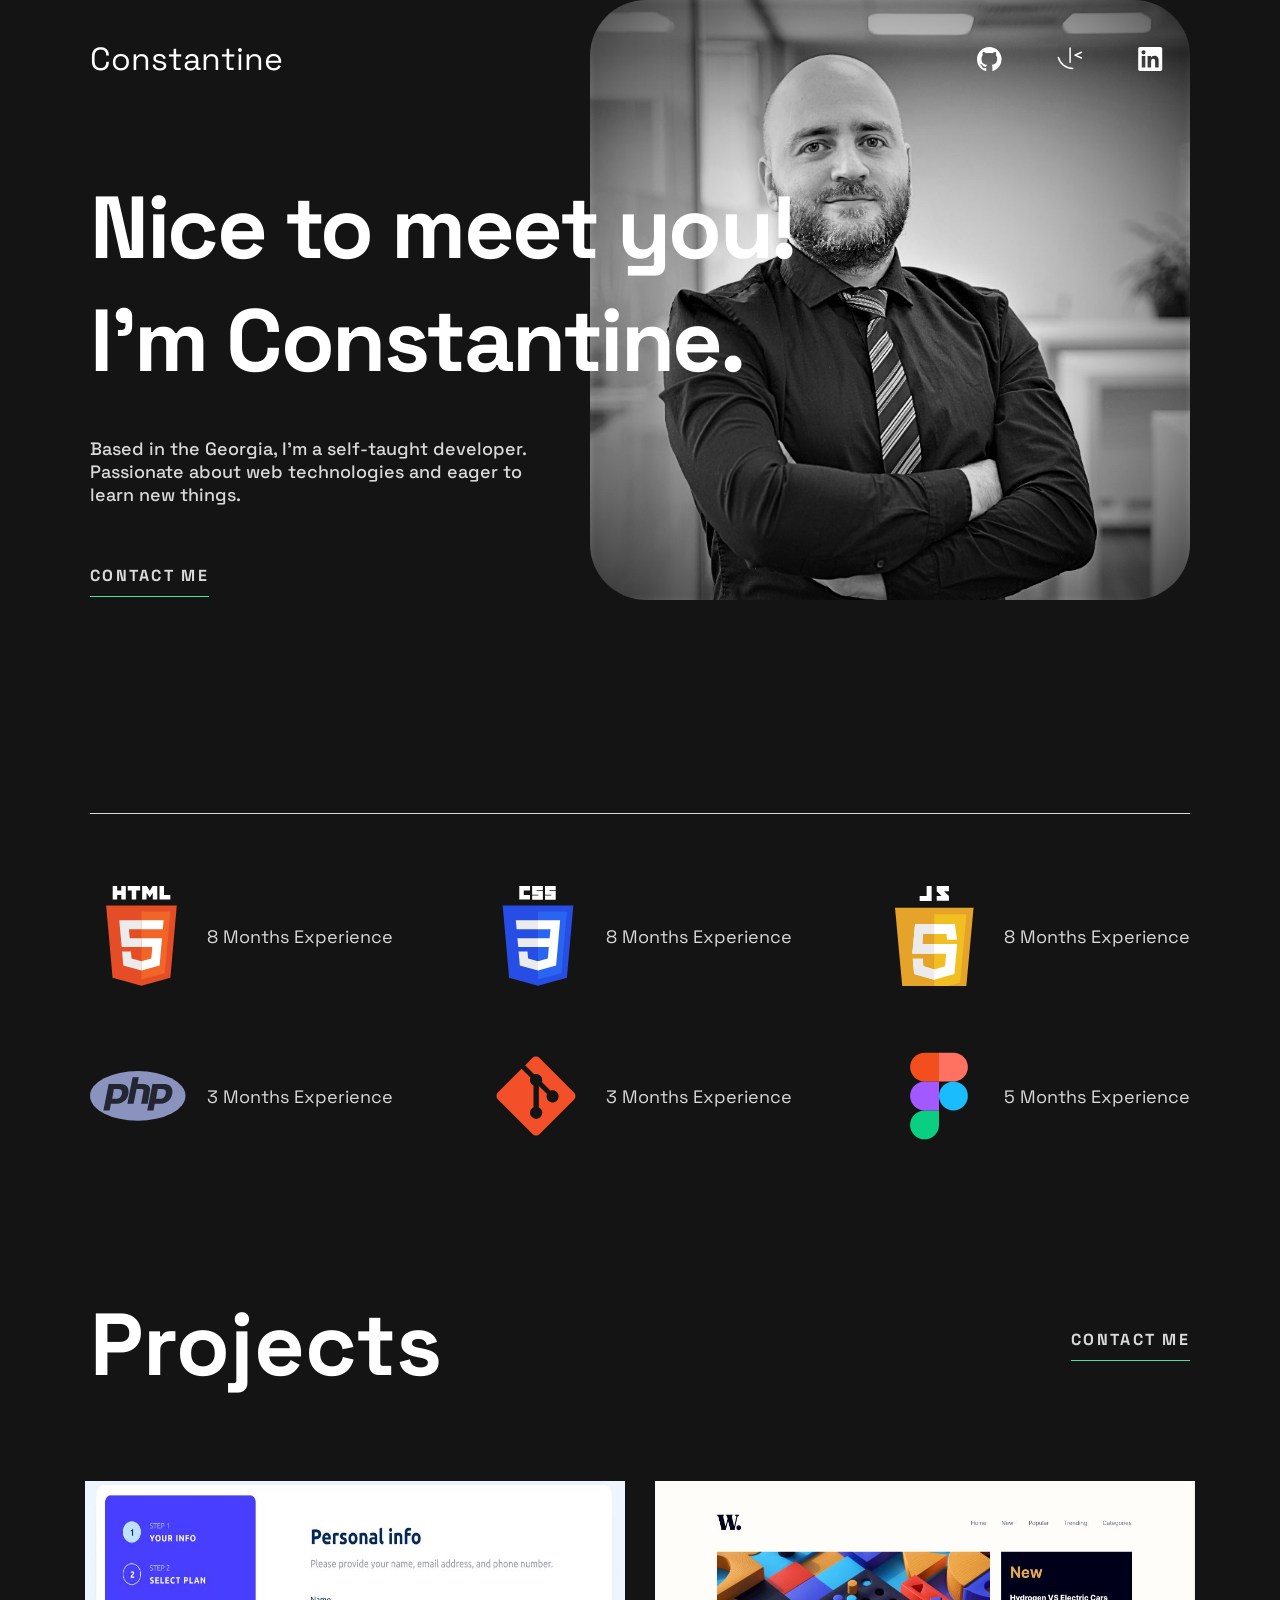
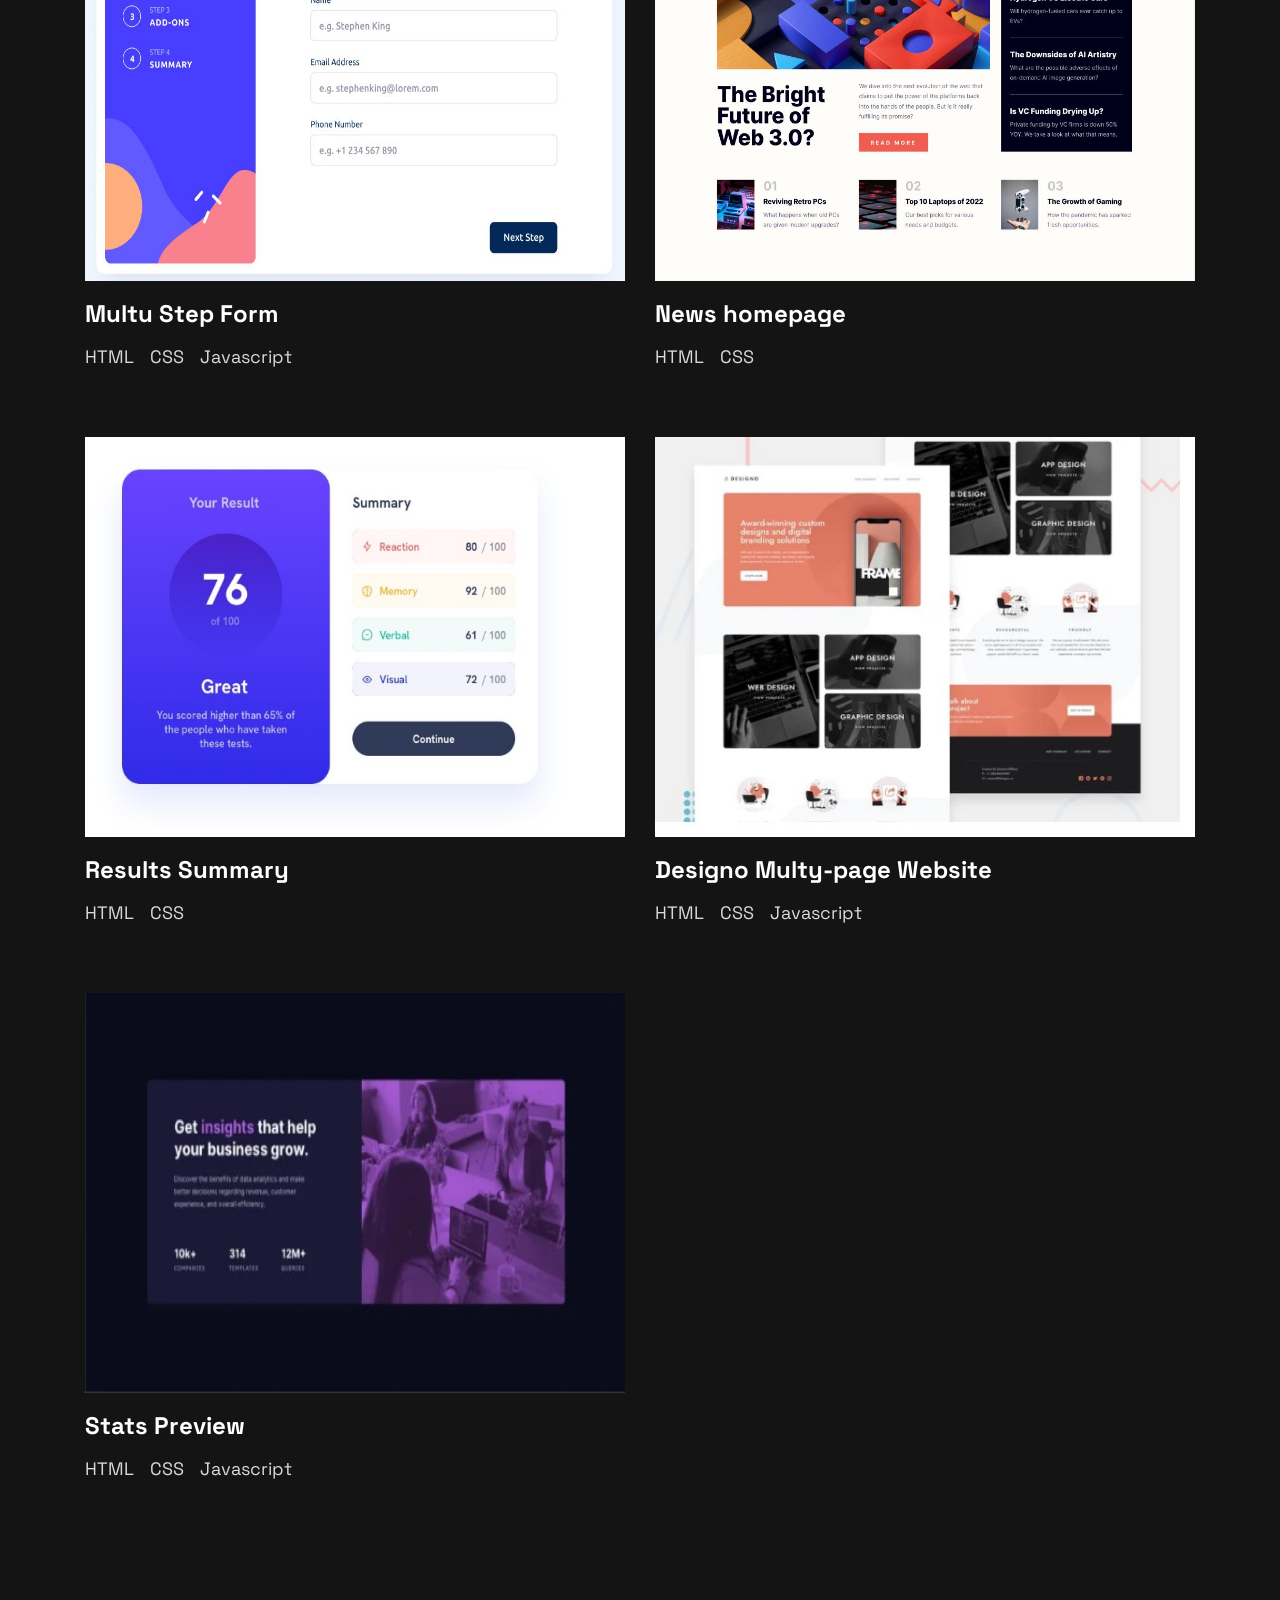
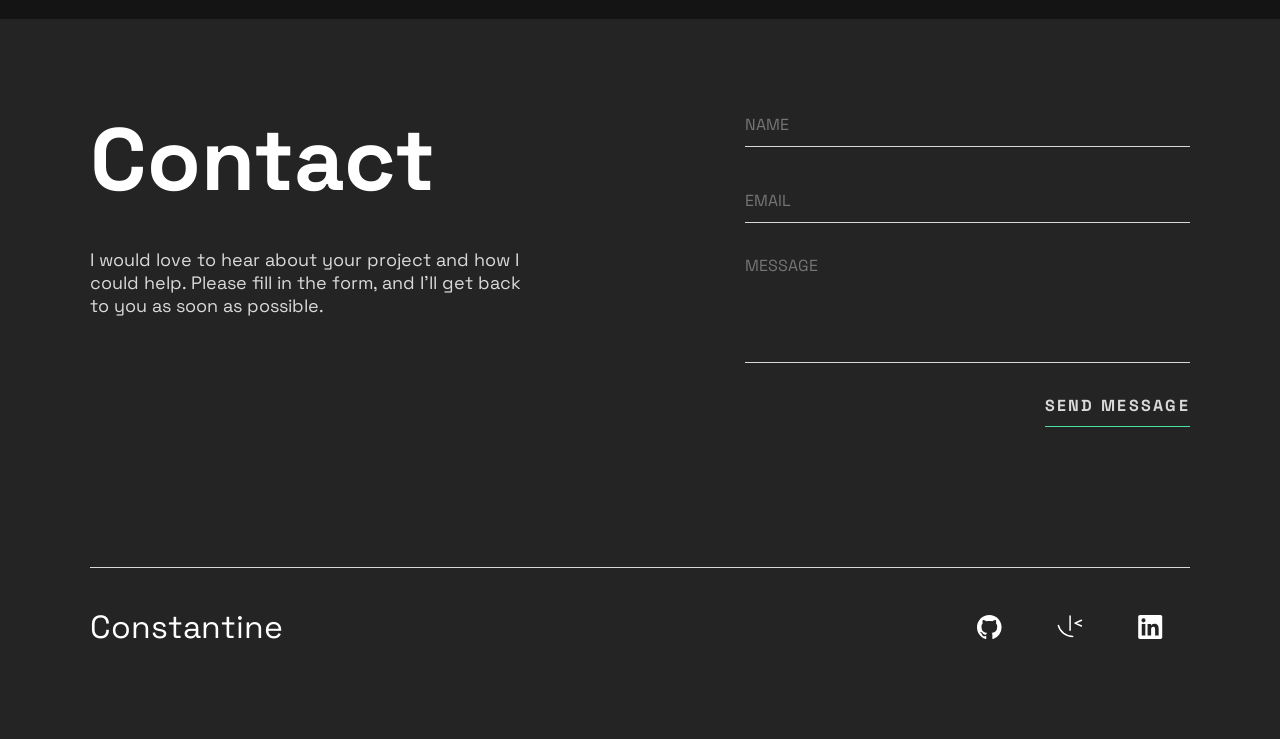
==== commit 6541c9ef: "insert padding on SVG" ====
--- a/index.html
+++ b/index.html
@@ -54,7 +54,7 @@
       <section class="skills">
         <div class="skills__name">
           <h3 class="text__color__1">
-            <svg style="fill: white" xmlns="http://www.w3.org/2000/svg" width="100" height="100" preserveAspectRatio="xMinYMin meet" viewBox="0 0 256 361" id="html"><path fill="#E44D26" d="M255.555 70.766l-23.241 260.36-104.47 28.962-104.182-28.922L.445 70.766h255.11z"></path><path fill="#F16529" d="M128 337.95l84.417-23.403 19.86-222.49H128V337.95z"></path><path fill="#EBEBEB" d="M82.82 155.932H128v-31.937H47.917l.764 8.568 7.85 88.01H128v-31.937H85.739l-2.919-32.704zM90.018 236.542h-32.06l4.474 50.146 65.421 18.16.147-.04V271.58l-.14.037-35.568-9.604-2.274-25.471z"></path><path d="M24.18 0h16.23v16.035h14.847V0h16.231v48.558h-16.23v-16.26H40.411v16.26h-16.23V0zM92.83 16.103H78.544V0h44.814v16.103h-14.295v32.455h-16.23V16.103h-.001zM130.47 0h16.923l10.41 17.062L168.203 0h16.93v48.558h-16.164V24.49l-11.166 17.265h-.28L146.35 24.49v24.068h-15.88V0zM193.21 0h16.235v32.508h22.824v16.05h-39.06V0z"></path><path fill="#FFF" d="M127.89 220.573h39.327l-3.708 41.42-35.62 9.614v33.226l65.473-18.145.48-5.396 7.506-84.08.779-8.576H127.89v31.937zM127.89 155.854v.078h77.143l.64-7.178 1.456-16.191.763-8.568H127.89v31.86z"></path></svg>
+            <svg style="fill: white; padding-left:1rem " xmlns="http://www.w3.org/2000/svg" width="100" height="100" preserveAspectRatio="xMinYMin meet" viewBox="0 0 256 361" id="html"><path fill="#E44D26" d="M255.555 70.766l-23.241 260.36-104.47 28.962-104.182-28.922L.445 70.766h255.11z"></path><path fill="#F16529" d="M128 337.95l84.417-23.403 19.86-222.49H128V337.95z"></path><path fill="#EBEBEB" d="M82.82 155.932H128v-31.937H47.917l.764 8.568 7.85 88.01H128v-31.937H85.739l-2.919-32.704zM90.018 236.542h-32.06l4.474 50.146 65.421 18.16.147-.04V271.58l-.14.037-35.568-9.604-2.274-25.471z"></path><path d="M24.18 0h16.23v16.035h14.847V0h16.231v48.558h-16.23v-16.26H40.411v16.26h-16.23V0zM92.83 16.103H78.544V0h44.814v16.103h-14.295v32.455h-16.23V16.103h-.001zM130.47 0h16.923l10.41 17.062L168.203 0h16.93v48.558h-16.164V24.49l-11.166 17.265h-.28L146.35 24.49v24.068h-15.88V0zM193.21 0h16.235v32.508h22.824v16.05h-39.06V0z"></path><path fill="#FFF" d="M127.89 220.573h39.327l-3.708 41.42-35.62 9.614v33.226l65.473-18.145.48-5.396 7.506-84.08.779-8.576H127.89v31.937zM127.89 155.854v.078h77.143l.64-7.178 1.456-16.191.763-8.568H127.89v31.86z"></path></svg>
 
           </h3>
           <p class="text__color__2">8 Months Experience</p>
@@ -67,7 +67,7 @@
         </div>
         <div class="skills__name">
           <h3 class="text__color__1">
-            <svg  xmlns="http://www.w3.org/2000/svg" width="100" height="100" id="javascript"><path fill="#e6a329" d="M78.562 21.671H0l7.365 79.867 31.912 9.051 31.912-9.051Z" data-name="Path 275"></path><path fill="#f1bf22" d="M39.277 28.178v75.643l25.856-7.325 6.29-68.318Z" data-name="Path 276"></path><path fill="#fff" d="M59.847 37.976H20.092l-2.769 29.9.057-.186h33.774l-1.1 12.651-10.776 3.1-10.935-3.15-.655-7.657h-9.926l1.416 15.3 20.1 5.706 20.109-5.706 2.769-30.032H26.312l.46-10.006h24.869l.372 5.733h10.01Z" data-name="Path 277"></path><path fill="#ebebeb" d="M39.286 37.976H20.092l-2.769 29.9.057-.186h21.905v-9.754H27.71l.46-10.006h11.116ZM27.71 72.639h-9.949l1.416 15.292 20.1 5.7V83.455l-10.935-3.158Z" data-name="Path 278"></path><path fill="white" d="M31.638 9.891h-6.994v5.021h12V0h-5ZM53.915.08H41.723V5.3c1.628 1.628 2.477 2.411 4.875 4.769h-4.875v4.76h12.191v-4.752l-4.87-4.769h4.875Z" data-name="Path 279"></path></svg>
+            <svg style="padding-left:0.5rem" xmlns="http://www.w3.org/2000/svg" width="100" height="100" id="javascript"><path fill="#e6a329" d="M78.562 21.671H0l7.365 79.867 31.912 9.051 31.912-9.051Z" data-name="Path 275"></path><path fill="#f1bf22" d="M39.277 28.178v75.643l25.856-7.325 6.29-68.318Z" data-name="Path 276"></path><path fill="#fff" d="M59.847 37.976H20.092l-2.769 29.9.057-.186h33.774l-1.1 12.651-10.776 3.1-10.935-3.15-.655-7.657h-9.926l1.416 15.3 20.1 5.706 20.109-5.706 2.769-30.032H26.312l.46-10.006h24.869l.372 5.733h10.01Z" data-name="Path 277"></path><path fill="#ebebeb" d="M39.286 37.976H20.092l-2.769 29.9.057-.186h21.905v-9.754H27.71l.46-10.006h11.116ZM27.71 72.639h-9.949l1.416 15.292 20.1 5.7V83.455l-10.935-3.158Z" data-name="Path 278"></path><path fill="white" d="M31.638 9.891h-6.994v5.021h12V0h-5ZM53.915.08H41.723V5.3c1.628 1.628 2.477 2.411 4.875 4.769h-4.875v4.76h12.191v-4.752l-4.87-4.769h4.875Z" data-name="Path 279"></path></svg>
           </h3>
           <p class="text__color__2">8 Months Experience</p>
         </div>
@@ -95,7 +95,7 @@
 </style><title/><desc/><path class="st0" d="M1083.333374,2750c230,0,416.666626-186.666748,416.666626-416.666748v-416.666626h-416.666626  c-230.000061,0-416.666687,186.666626-416.666687,416.666626S853.333313,2750,1083.333374,2750z" id="path0_fill"/><path class="st1" d="M666.666687,1500c0-230,186.666626-416.666748,416.666687-416.666748H1500v833.333374  h-416.666626C853.333313,1916.666626,666.666687,1730,666.666687,1500z" id="path1_fill"/><path class="st2" d="M666.666687,666.666626C666.666687,436.666656,853.333313,250,1083.333374,250H1500  v833.333252h-416.666626C853.333313,1083.333252,666.666687,896.666626,666.666687,666.666626z" id="path1_fill_1_"/><path class="st3" d="M1500,250h416.666626c230.000122,0,416.666626,186.666656,416.666626,416.666626  s-186.666504,416.666626-416.666626,416.666626H1500V250z" id="path2_fill"/><path class="st4" d="M2333.333252,1500c0,230-186.666504,416.666626-416.666626,416.666626S1500,1730,1500,1500  s186.666626-416.666748,416.666626-416.666748S2333.333252,1270,2333.333252,1500z" id="path3_fill"/>
           </svg>
           </h3>
-          <p class="text__color__2">5 Months</p>
+          <p class="text__color__2">5 Months Experience</p>
         </div>
 
       </section>
--- a/CSS/portfolio.css
+++ b/CSS/portfolio.css
@@ -288,7 +288,7 @@
 .skills__name {
   display: flex;
   align-items: center;
-  justify-content: center;
+  justify-content: space-between;
 }
 
 @media (max-width: 500px) {
